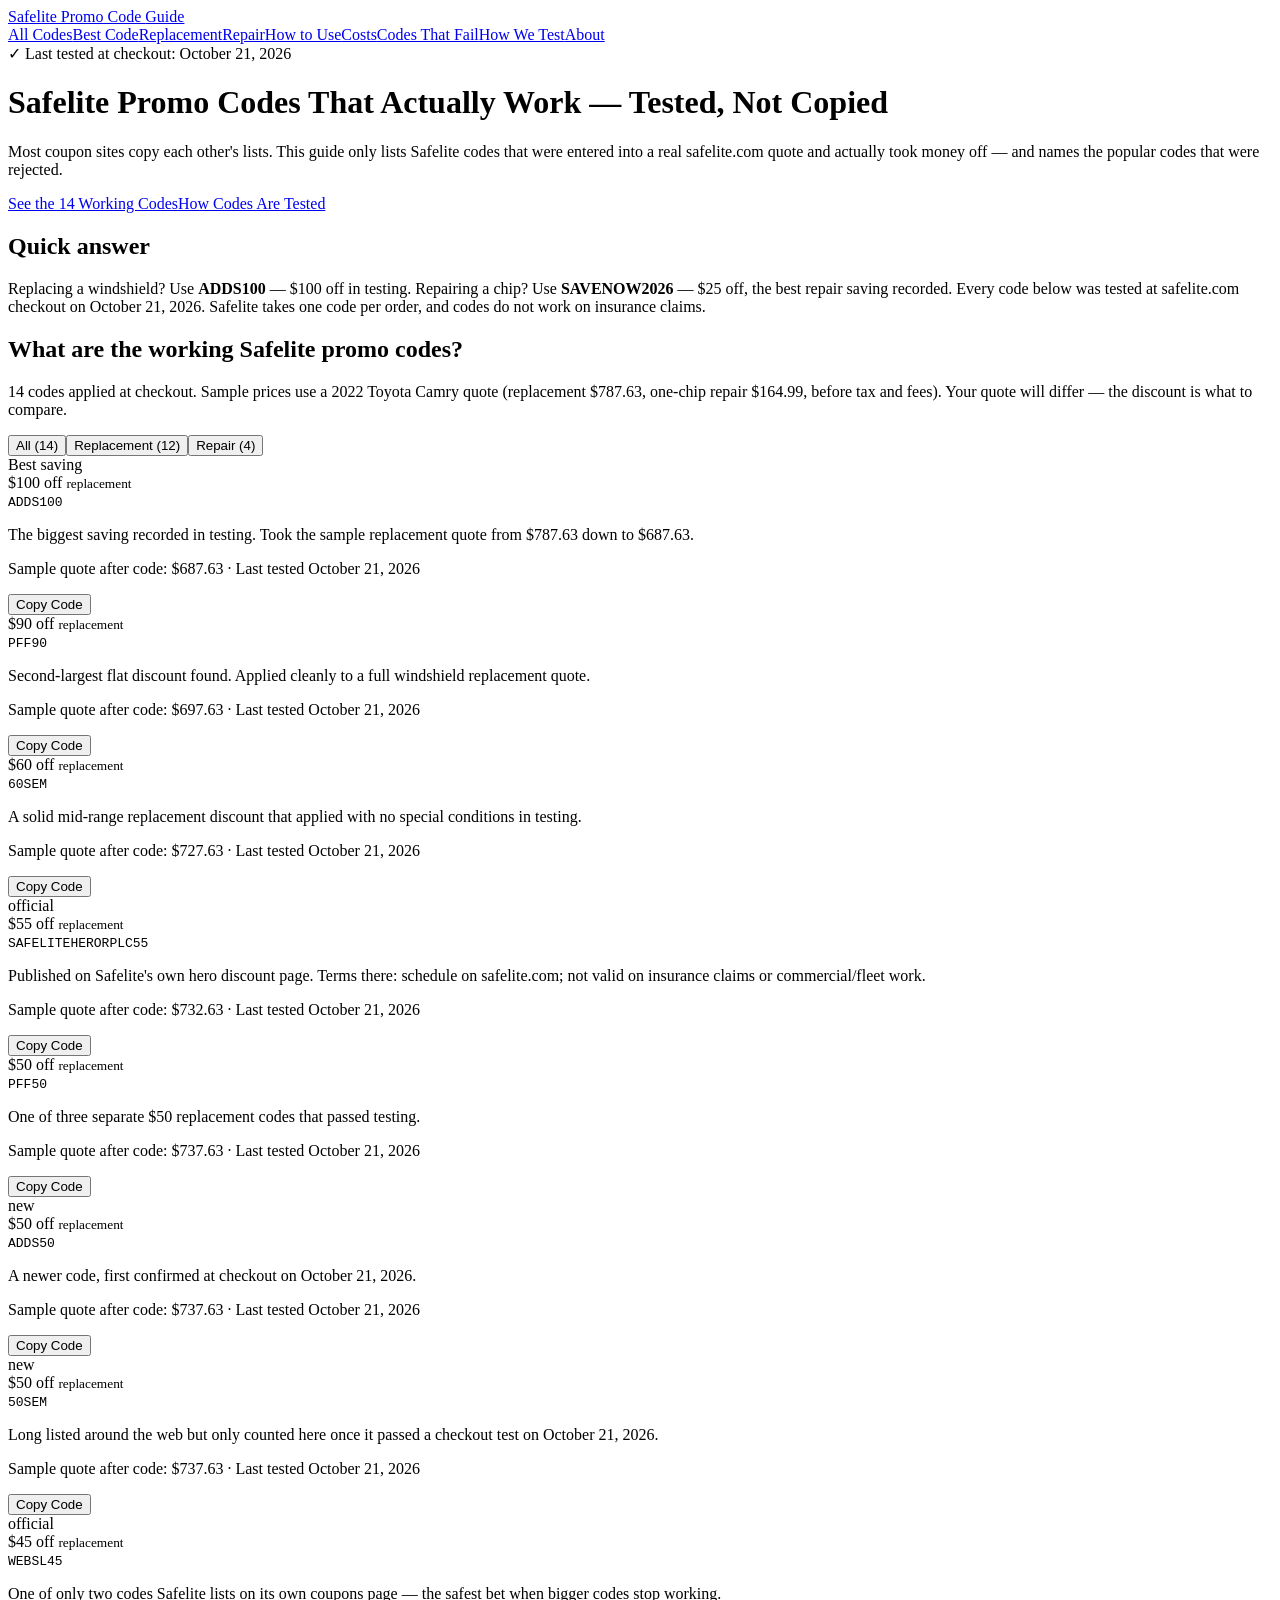
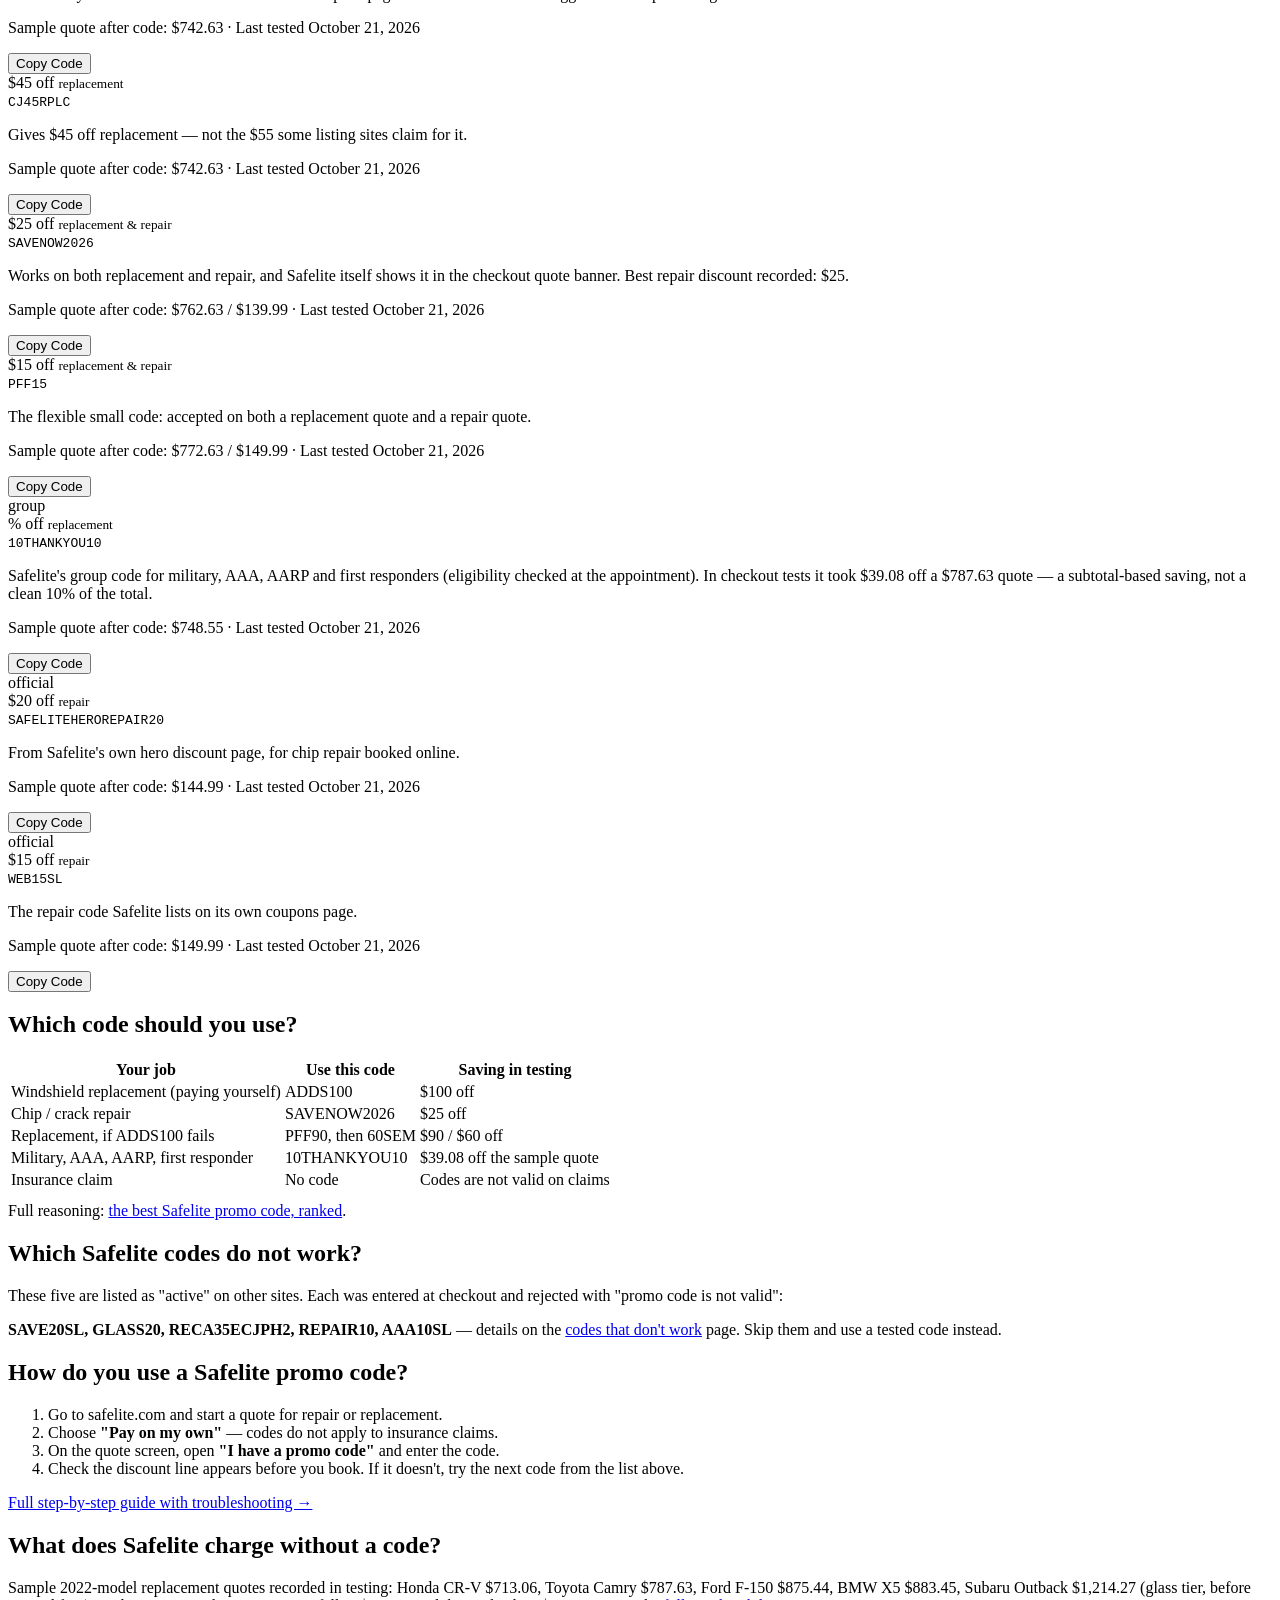
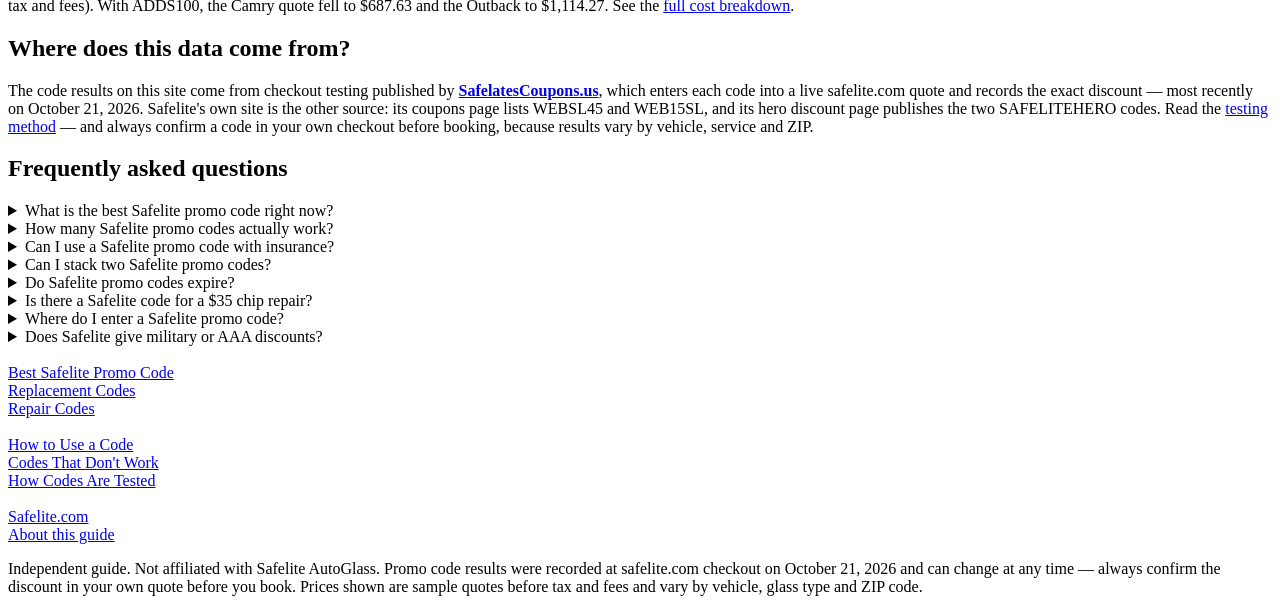
==== index.html @ c38db88f "Add index.html" ====
<!DOCTYPE html>
<html lang="en"><head><meta charset="UTF-8"><meta name="viewport" content="width=device-width,initial-scale=1">
<title>Safelite Promo Code (October 2026): 14 Codes Tested at Checkout — Up to $100 Off</title><meta name="description" content="14 Safelite promo codes tested at safelite.com checkout on October 21, 2026: ADDS100 $100 off replacement, SAVENOW2026 $25 off repair, plus the 5 codes that were rejected.">
<link rel="canonical" href="https://safelitecodesguide.github.io/safelite-promo-code-guide/index.html"><meta property="og:type" content="website">
<meta property="og:title" content="Safelite Promo Code (October 2026): 14 Codes Tested at Checkout — Up to $100 Off"><meta property="og:description" content="14 Safelite promo codes tested at safelite.com checkout on October 21, 2026: ADDS100 $100 off replacement, SAVENOW2026 $25 off repair, plus the 5 codes that were rejected.">
<meta property="og:url" content="https://safelitecodesguide.github.io/safelite-promo-code-guide/index.html"><link rel="stylesheet" href="style.css"><script type="application/ld+json">{"@context": "https://schema.org", "@type": "FAQPage", "mainEntity": [{"@type": "Question", "name": "What is the best Safelite promo code right now?", "acceptedAnswer": {"@type": "Answer", "text": "ADDS100. It took $100 off a replacement quote in checkout testing on October 21, 2026 \u2014 the largest saving of the 14 codes that passed. For a chip repair, SAVENOW2026 is best: $25 off."}}, {"@type": "Question", "name": "How many Safelite promo codes actually work?", "acceptedAnswer": {"@type": "Answer", "text": "14 codes applied at safelite.com checkout in the latest test. Five other widely listed codes (including SAVE20SL and AAA10SL) were rejected, so a long list on another site does not mean the codes work."}}, {"@type": "Question", "name": "Can I use a Safelite promo code with insurance?", "acceptedAnswer": {"@type": "Answer", "text": "No. The promo field appears during the insurance flow, but Safelite's offer terms say codes are not valid on insurance claims. Codes apply when you pay on your own and schedule on safelite.com."}}, {"@type": "Question", "name": "Can I stack two Safelite promo codes?", "acceptedAnswer": {"@type": "Answer", "text": "No \u2014 the checkout accepts one code per order. Pick the single biggest code for your job: ADDS100 for replacement, SAVENOW2026 for repair."}}, {"@type": "Question", "name": "Do Safelite promo codes expire?", "acceptedAnswer": {"@type": "Answer", "text": "Safelite does not publish expiry dates for these codes, so this site never prints one. Codes do stop working without notice, which is why they are re-tested at checkout regularly \u2014 the date on every card is the last test date."}}, {"@type": "Question", "name": "Is there a Safelite code for a $35 chip repair?", "acceptedAnswer": {"@type": "Answer", "text": "Safelite advertises a $35 chip-repair deal, but it did not apply automatically in checkout tests on October 17 or October 21, 2026. A repair code is the reliable route: SAVENOW2026 took $25 off a $164.99 repair quote."}}, {"@type": "Question", "name": "Where do I enter a Safelite promo code?", "acceptedAnswer": {"@type": "Answer", "text": "During online scheduling at safelite.com, choose 'Pay on my own', get your quote, and use the 'I have a promo code' link before booking. The full walkthrough is on our How to Use page."}}, {"@type": "Question", "name": "Does Safelite give military or AAA discounts?", "acceptedAnswer": {"@type": "Answer", "text": "Yes \u2014 through one code: 10THANKYOU10. Safelite's FAQ names it as the 10% offer for military members, AAA, AARP and first responders. Eligibility is verified at your appointment, and it excludes recalibration, insurance claims and deductibles."}}]}</script></head>
<body><header class="site"><div class="wrap hbar"><a class="logo" href="index.html">Safelite Promo Code <span>Guide</span></a><nav class="main"><a href="index.html">All Codes</a><a href="best-safelite-promo-code.html">Best Code</a><a href="windshield-replacement-promo-codes.html">Replacement</a><a href="windshield-repair-promo-codes.html">Repair</a><a href="how-to-use-safelite-promo-code.html">How to Use</a><a href="safelite-cost.html">Costs</a><a href="safelite-promo-codes-that-dont-work.html">Codes That Fail</a><a href="how-we-test.html">How We Test</a><a href="about.html">About</a></nav></div></header>
<div class="hero"><div class="wrap"><span class="badge">&#10003; Last tested at checkout: October 21, 2026</span>
<h1>Safelite Promo Codes That Actually Work — Tested, Not Copied</h1>
<p class="lede">Most coupon sites copy each other's lists. This guide only lists Safelite codes that were entered into a real safelite.com quote and actually took money off — and names the popular codes that were rejected.</p>
<div class="cta"><a class="btn" href="#codes">See the 14 Working Codes</a><a class="btn ghost" href="how-we-test.html">How Codes Are Tested</a></div></div></div>
<div class="wrap"><div class="quick"><h2>Quick answer</h2>
<p>Replacing a windshield? Use <strong>ADDS100</strong> — $100 off in testing. Repairing a chip? Use <strong>SAVENOW2026</strong> — $25 off, the best repair saving recorded. Every code below was tested at safelite.com checkout on October 21, 2026. Safelite takes one code per order, and codes do not work on insurance claims.</p></div>
<main>
<section id="codes"><h2 class="sec">What are the working Safelite promo codes?</h2>
<p class="sub">14 codes applied at checkout. Sample prices use a 2022 Toyota Camry quote (replacement $787.63, one-chip repair $164.99, before tax and fees). Your quote will differ — the discount is what to compare.</p>
<div class="filters"><button class="active" onclick="filt(this,'all')">All (14)</button><button onclick="filt(this,'replacement')">Replacement (12)</button><button onclick="filt(this,'repair')">Repair (4)</button></div>
<div class="grid"><div class="card best" data-kind="replacement"><div><span class="tag best">Best saving</span></div>
<div class="amt">$100 off <small>replacement</small></div>
<code>ADDS100</code><p>The biggest saving recorded in testing. Took the sample replacement quote from $787.63 down to $687.63.</p><p class="meta">Sample quote after code: $687.63 &middot; Last tested October 21, 2026</p>
<button class="copy" onclick="copyCode(this,'ADDS100')">Copy Code</button></div>
<div class="card" data-kind="replacement"><div></div>
<div class="amt">$90 off <small>replacement</small></div>
<code>PFF90</code><p>Second-largest flat discount found. Applied cleanly to a full windshield replacement quote.</p><p class="meta">Sample quote after code: $697.63 &middot; Last tested October 21, 2026</p>
<button class="copy" onclick="copyCode(this,'PFF90')">Copy Code</button></div>
<div class="card" data-kind="replacement"><div></div>
<div class="amt">$60 off <small>replacement</small></div>
<code>60SEM</code><p>A solid mid-range replacement discount that applied with no special conditions in testing.</p><p class="meta">Sample quote after code: $727.63 &middot; Last tested October 21, 2026</p>
<button class="copy" onclick="copyCode(this,'60SEM')">Copy Code</button></div>
<div class="card" data-kind="replacement"><div><span class="tag">official</span></div>
<div class="amt">$55 off <small>replacement</small></div>
<code>SAFELITEHERORPLC55</code><p>Published on Safelite's own hero discount page. Terms there: schedule on safelite.com; not valid on insurance claims or commercial/fleet work.</p><p class="meta">Sample quote after code: $732.63 &middot; Last tested October 21, 2026</p>
<button class="copy" onclick="copyCode(this,'SAFELITEHERORPLC55')">Copy Code</button></div>
<div class="card" data-kind="replacement"><div></div>
<div class="amt">$50 off <small>replacement</small></div>
<code>PFF50</code><p>One of three separate $50 replacement codes that passed testing.</p><p class="meta">Sample quote after code: $737.63 &middot; Last tested October 21, 2026</p>
<button class="copy" onclick="copyCode(this,'PFF50')">Copy Code</button></div>
<div class="card" data-kind="replacement"><div><span class="tag">new</span></div>
<div class="amt">$50 off <small>replacement</small></div>
<code>ADDS50</code><p>A newer code, first confirmed at checkout on October 21, 2026.</p><p class="meta">Sample quote after code: $737.63 &middot; Last tested October 21, 2026</p>
<button class="copy" onclick="copyCode(this,'ADDS50')">Copy Code</button></div>
<div class="card" data-kind="replacement"><div><span class="tag">new</span></div>
<div class="amt">$50 off <small>replacement</small></div>
<code>50SEM</code><p>Long listed around the web but only counted here once it passed a checkout test on October 21, 2026.</p><p class="meta">Sample quote after code: $737.63 &middot; Last tested October 21, 2026</p>
<button class="copy" onclick="copyCode(this,'50SEM')">Copy Code</button></div>
<div class="card" data-kind="replacement"><div><span class="tag">official</span></div>
<div class="amt">$45 off <small>replacement</small></div>
<code>WEBSL45</code><p>One of only two codes Safelite lists on its own coupons page — the safest bet when bigger codes stop working.</p><p class="meta">Sample quote after code: $742.63 &middot; Last tested October 21, 2026</p>
<button class="copy" onclick="copyCode(this,'WEBSL45')">Copy Code</button></div>
<div class="card" data-kind="replacement"><div></div>
<div class="amt">$45 off <small>replacement</small></div>
<code>CJ45RPLC</code><p>Gives $45 off replacement — not the $55 some listing sites claim for it.</p><p class="meta">Sample quote after code: $742.63 &middot; Last tested October 21, 2026</p>
<button class="copy" onclick="copyCode(this,'CJ45RPLC')">Copy Code</button></div>
<div class="card" data-kind="replacement repair"><div></div>
<div class="amt">$25 off <small>replacement &amp; repair</small></div>
<code>SAVENOW2026</code><p>Works on both replacement and repair, and Safelite itself shows it in the checkout quote banner. Best repair discount recorded: $25.</p><p class="meta">Sample quote after code: $762.63 / $139.99 &middot; Last tested October 21, 2026</p>
<button class="copy" onclick="copyCode(this,'SAVENOW2026')">Copy Code</button></div>
<div class="card" data-kind="replacement repair"><div></div>
<div class="amt">$15 off <small>replacement &amp; repair</small></div>
<code>PFF15</code><p>The flexible small code: accepted on both a replacement quote and a repair quote.</p><p class="meta">Sample quote after code: $772.63 / $149.99 &middot; Last tested October 21, 2026</p>
<button class="copy" onclick="copyCode(this,'PFF15')">Copy Code</button></div>
<div class="card" data-kind="replacement"><div><span class="tag">group</span></div>
<div class="amt">% off <small>replacement</small></div>
<code>10THANKYOU10</code><p>Safelite's group code for military, AAA, AARP and first responders (eligibility checked at the appointment). In checkout tests it took $39.08 off a $787.63 quote — a subtotal-based saving, not a clean 10% of the total.</p><p class="meta">Sample quote after code: $748.55 &middot; Last tested October 21, 2026</p>
<button class="copy" onclick="copyCode(this,'10THANKYOU10')">Copy Code</button></div>
<div class="card" data-kind="repair"><div><span class="tag">official</span></div>
<div class="amt">$20 off <small>repair</small></div>
<code>SAFELITEHEROREPAIR20</code><p>From Safelite's own hero discount page, for chip repair booked online.</p><p class="meta">Sample quote after code: $144.99 &middot; Last tested October 21, 2026</p>
<button class="copy" onclick="copyCode(this,'SAFELITEHEROREPAIR20')">Copy Code</button></div>
<div class="card" data-kind="repair"><div><span class="tag">official</span></div>
<div class="amt">$15 off <small>repair</small></div>
<code>WEB15SL</code><p>The repair code Safelite lists on its own coupons page.</p><p class="meta">Sample quote after code: $149.99 &middot; Last tested October 21, 2026</p>
<button class="copy" onclick="copyCode(this,'WEB15SL')">Copy Code</button></div></div></section>

<section><h2 class="sec">Which code should you use?</h2>
<table><tr><th>Your job</th><th>Use this code</th><th>Saving in testing</th></tr>
<tr><td>Windshield replacement (paying yourself)</td><td>ADDS100</td><td>$100 off</td></tr>
<tr><td>Chip / crack repair</td><td>SAVENOW2026</td><td>$25 off</td></tr>
<tr><td>Replacement, if ADDS100 fails</td><td>PFF90, then 60SEM</td><td>$90 / $60 off</td></tr>
<tr><td>Military, AAA, AARP, first responder</td><td>10THANKYOU10</td><td>$39.08 off the sample quote</td></tr>
<tr><td>Insurance claim</td><td>No code</td><td>Codes are not valid on claims</td></tr></table>
<p style="margin-top:10px">Full reasoning: <a href="best-safelite-promo-code.html">the best Safelite promo code, ranked</a>.</p></section>

<section><h2 class="sec">Which Safelite codes do not work?</h2>
<p class="sub">These five are listed as "active" on other sites. Each was entered at checkout and rejected with "promo code is not valid":</p>
<p style="margin-top:8px"><strong>SAVE20SL, GLASS20, RECA35ECJPH2, REPAIR10, AAA10SL</strong> — details on the <a href="safelite-promo-codes-that-dont-work.html">codes that don't work</a> page. Skip them and use a tested code instead.</p></section>

<section><h2 class="sec">How do you use a Safelite promo code?</h2>
<ol class="steps"><li>Go to safelite.com and start a quote for repair or replacement.</li>
<li>Choose <strong>"Pay on my own"</strong> — codes do not apply to insurance claims.</li>
<li>On the quote screen, open <strong>"I have a promo code"</strong> and enter the code.</li>
<li>Check the discount line appears before you book. If it doesn't, try the next code from the list above.</li></ol>
<p><a href="how-to-use-safelite-promo-code.html">Full step-by-step guide with troubleshooting &rarr;</a></p></section>

<section><h2 class="sec">What does Safelite charge without a code?</h2>
<p class="sub">Sample 2022-model replacement quotes recorded in testing: Honda CR-V $713.06, Toyota Camry $787.63, Ford F-150 $875.44, BMW X5 $883.45, Subaru Outback $1,214.27 (glass tier, before tax and fees). With ADDS100, the Camry quote fell to $687.63 and the Outback to $1,114.27. See the <a href="safelite-cost.html">full cost breakdown</a>.</p></section>

<section><h2 class="sec">Where does this data come from?</h2>
<div class="src">The code results on this site come from checkout testing published by <a href="https://safelatescoupons.us" target="_blank"><strong>SafelatesCoupons.us</strong></a>, which enters each code into a live safelite.com quote and records the exact discount — most recently on October 21, 2026. Safelite's own site is the other source: its coupons page lists WEBSL45 and WEB15SL, and its hero discount page publishes the two SAFELITEHERO codes. Read the <a href="how-we-test.html">testing method</a> — and always confirm a code in your own checkout before booking, because results vary by vehicle, service and ZIP.</div></section>

<section><h2 class="sec">Frequently asked questions</h2><details><summary>What is the best Safelite promo code right now?</summary><p>ADDS100. It took $100 off a replacement quote in checkout testing on October 21, 2026 — the largest saving of the 14 codes that passed. For a chip repair, SAVENOW2026 is best: $25 off.</p></details>
<details><summary>How many Safelite promo codes actually work?</summary><p>14 codes applied at safelite.com checkout in the latest test. Five other widely listed codes (including SAVE20SL and AAA10SL) were rejected, so a long list on another site does not mean the codes work.</p></details>
<details><summary>Can I use a Safelite promo code with insurance?</summary><p>No. The promo field appears during the insurance flow, but Safelite's offer terms say codes are not valid on insurance claims. Codes apply when you pay on your own and schedule on safelite.com.</p></details>
<details><summary>Can I stack two Safelite promo codes?</summary><p>No — the checkout accepts one code per order. Pick the single biggest code for your job: ADDS100 for replacement, SAVENOW2026 for repair.</p></details>
<details><summary>Do Safelite promo codes expire?</summary><p>Safelite does not publish expiry dates for these codes, so this site never prints one. Codes do stop working without notice, which is why they are re-tested at checkout regularly — the date on every card is the last test date.</p></details>
<details><summary>Is there a Safelite code for a $35 chip repair?</summary><p>Safelite advertises a $35 chip-repair deal, but it did not apply automatically in checkout tests on October 17 or October 21, 2026. A repair code is the reliable route: SAVENOW2026 took $25 off a $164.99 repair quote.</p></details>
<details><summary>Where do I enter a Safelite promo code?</summary><p>During online scheduling at safelite.com, choose 'Pay on my own', get your quote, and use the 'I have a promo code' link before booking. The full walkthrough is on our How to Use page.</p></details>
<details><summary>Does Safelite give military or AAA discounts?</summary><p>Yes — through one code: 10THANKYOU10. Safelite's FAQ names it as the 10% offer for military members, AAA, AARP and first responders. Eligibility is verified at your appointment, and it excludes recalibration, insurance claims and deductibles.</p></details></section>
</main></div>
<footer class="site"><div class="wrap"><div class="cols">
<div><strong style="color:#fff">Guides</strong><br><a href="best-safelite-promo-code.html">Best Safelite Promo Code</a><br><a href="windshield-replacement-promo-codes.html">Replacement Codes</a><br><a href="windshield-repair-promo-codes.html">Repair Codes</a></div>
<div><strong style="color:#fff">Help</strong><br><a href="how-to-use-safelite-promo-code.html">How to Use a Code</a><br><a href="safelite-promo-codes-that-dont-work.html">Codes That Don't Work</a><br><a href="how-we-test.html">How Codes Are Tested</a></div>
<div><strong style="color:#fff">Official</strong><br><a href="https://www.safelite.com" rel="nofollow noopener" target="_blank">Safelite.com</a><br><a href="about.html">About this guide</a></div>
</div><p>Independent guide. Not affiliated with Safelite AutoGlass. Promo code results were recorded at safelite.com checkout on October 21, 2026 and can change at any time — always confirm the discount in your own quote before you book. Prices shown are sample quotes before tax and fees and vary by vehicle, glass type and ZIP code.</p></div></footer>
<script src="app.js"></script></body></html>
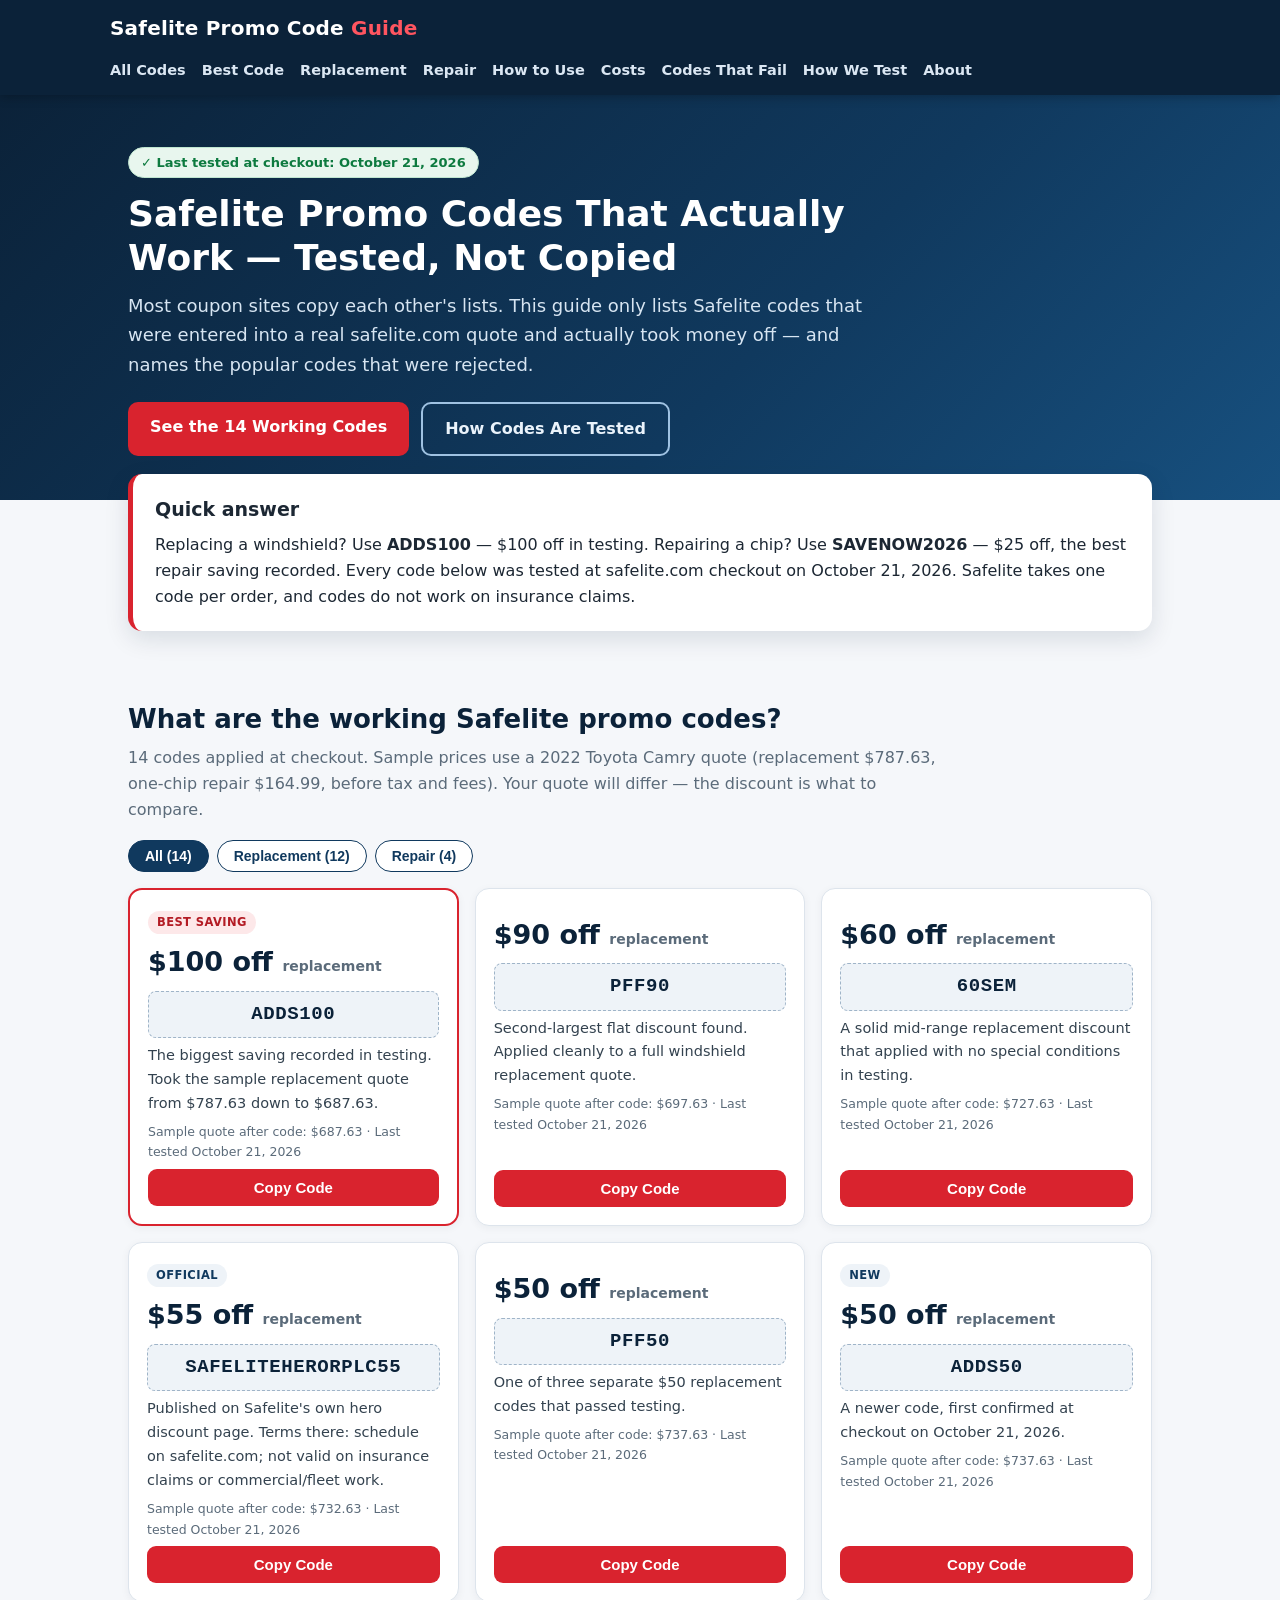
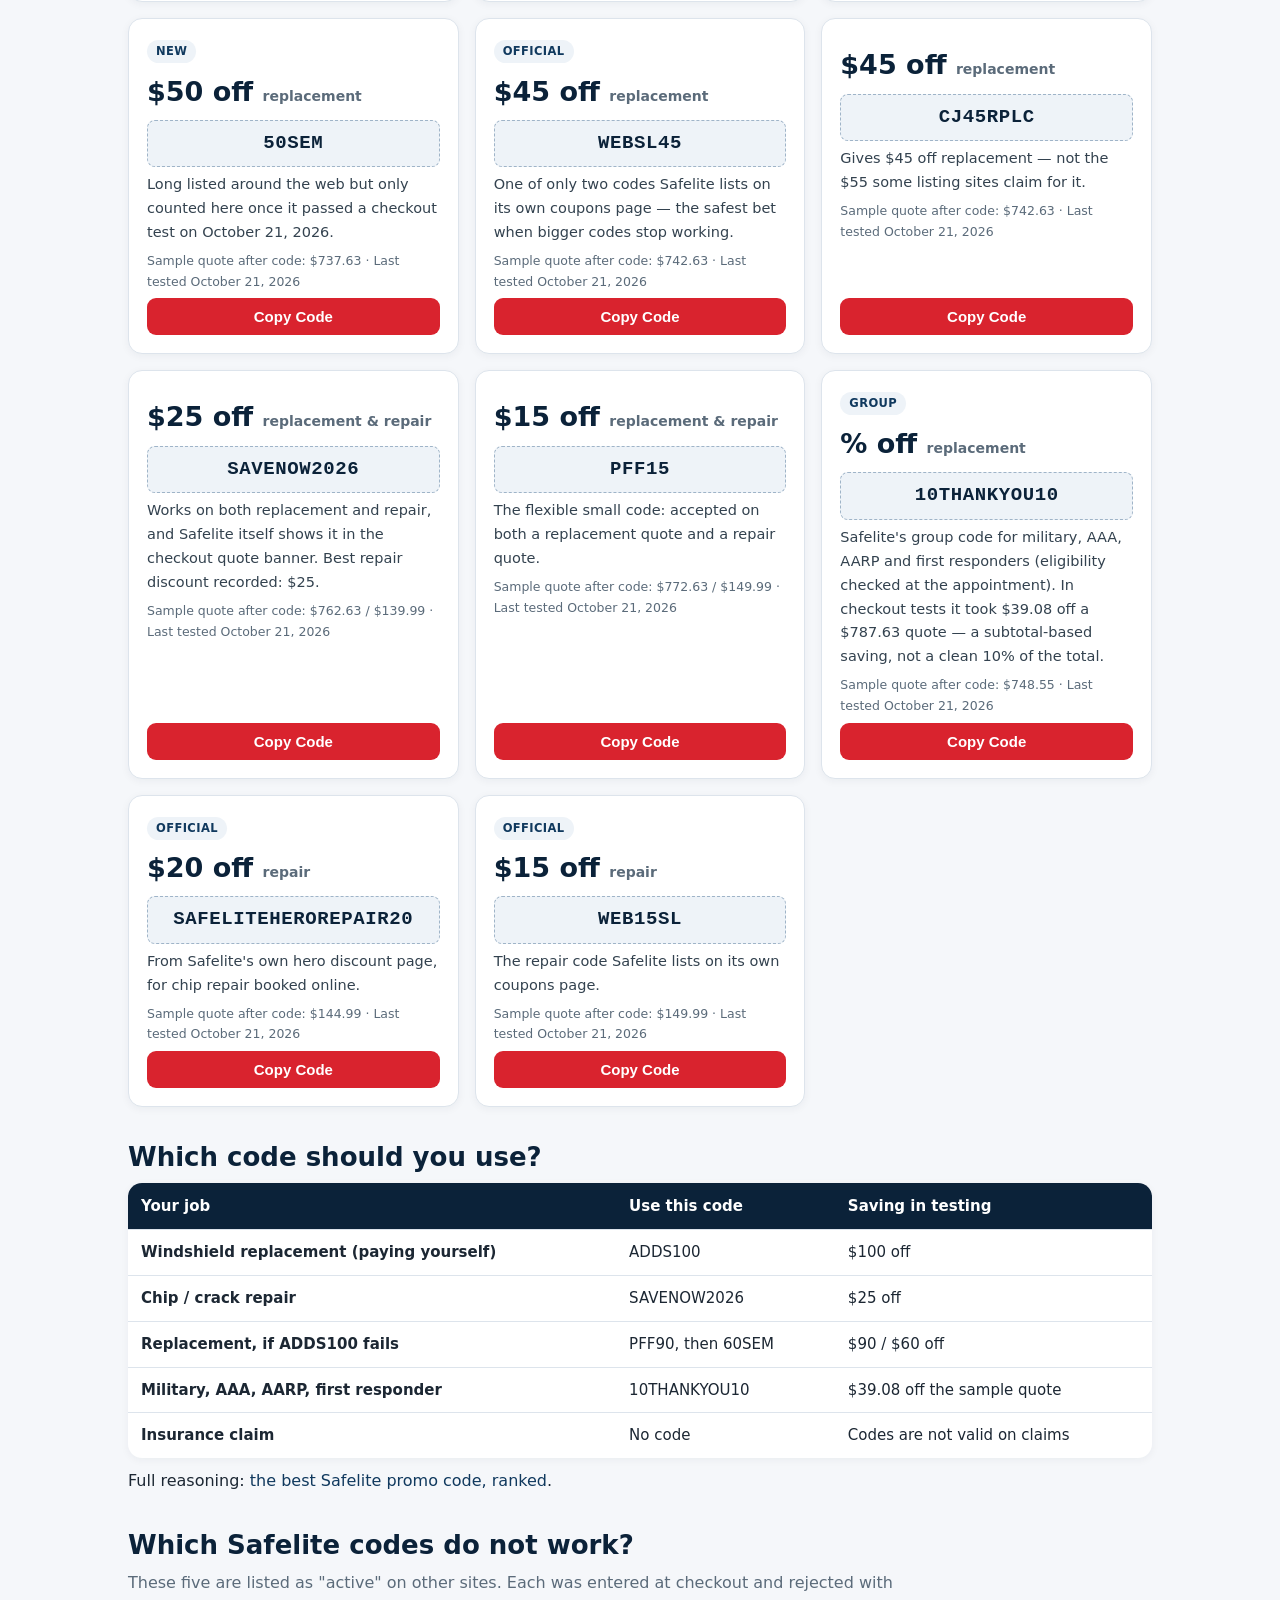
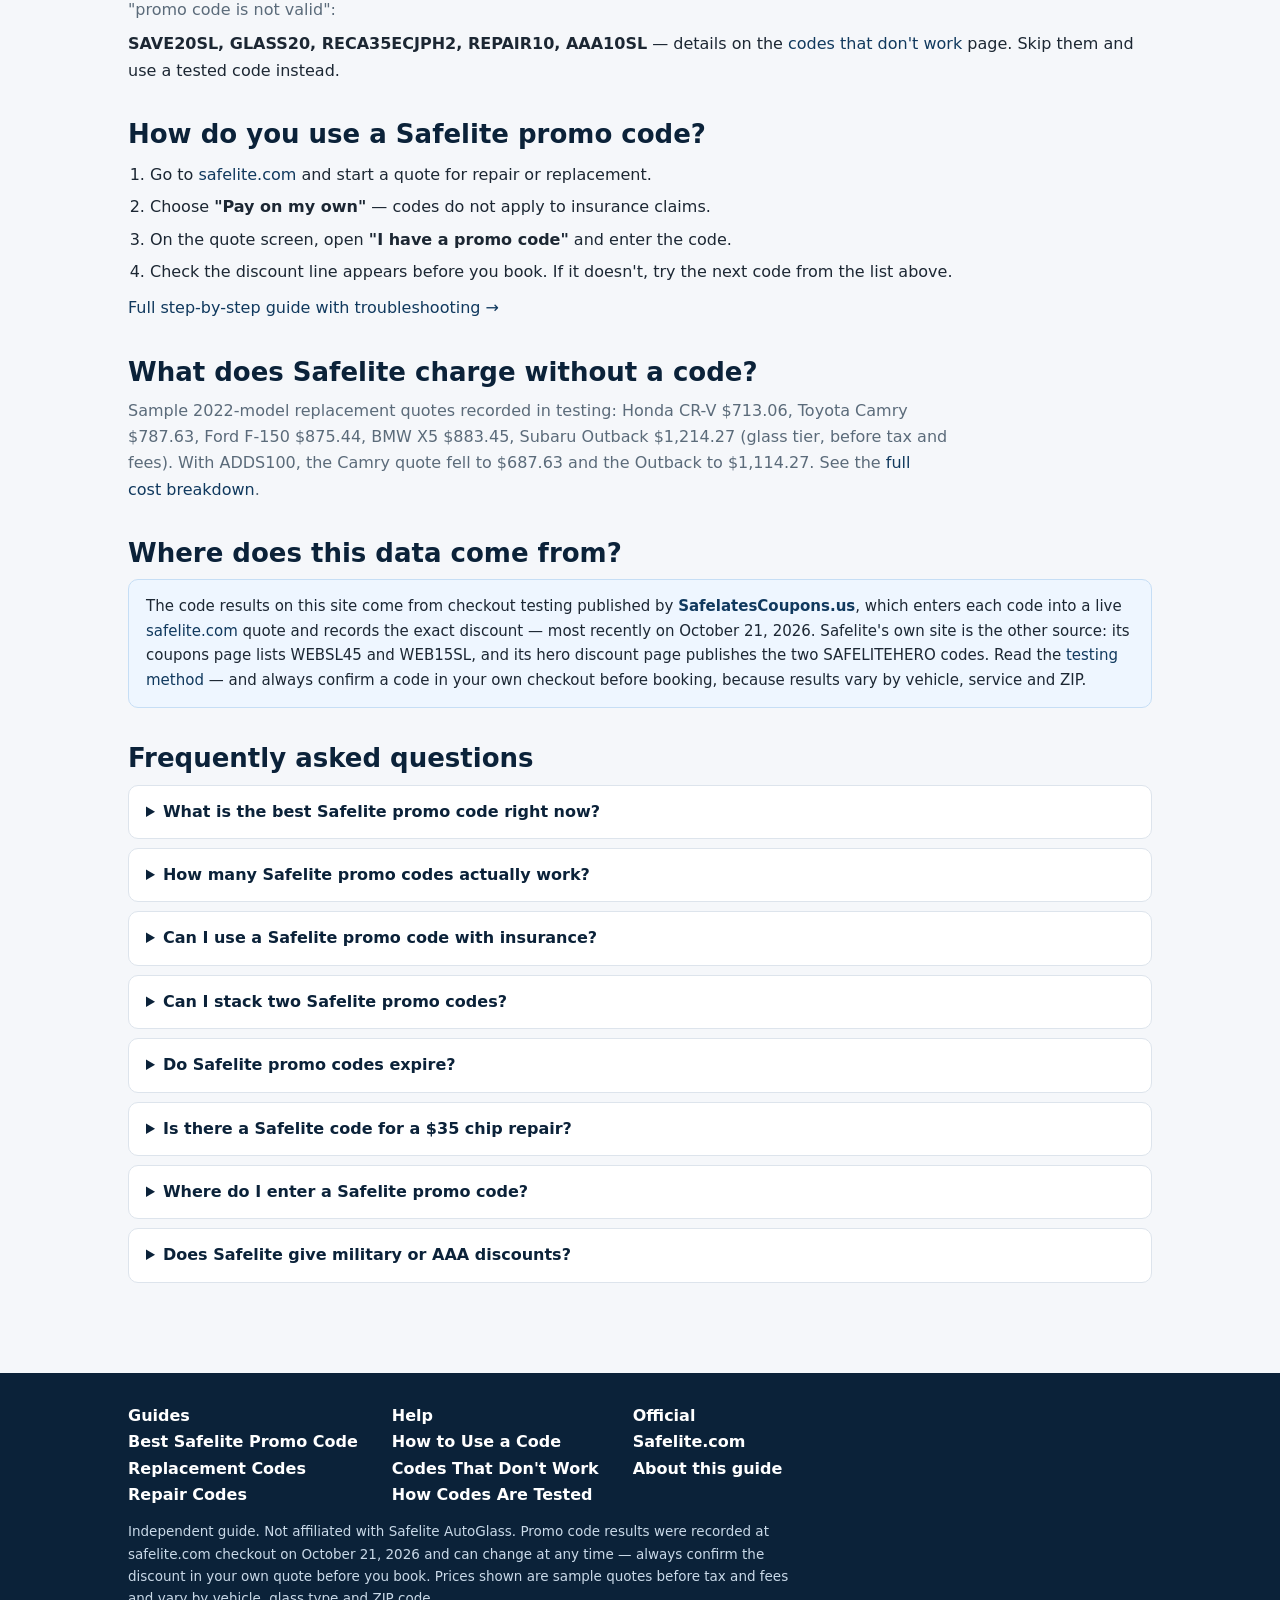
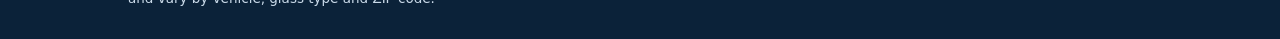
==== commit c1a9e33b: "Update index.html" ====
--- a/index.html
+++ b/index.html
@@ -86,7 +86,7 @@
 <p style="margin-top:8px"><strong>SAVE20SL, GLASS20, RECA35ECJPH2, REPAIR10, AAA10SL</strong> — details on the <a href="safelite-promo-codes-that-dont-work.html">codes that don't work</a> page. Skip them and use a tested code instead.</p></section>
 
 <section><h2 class="sec">How do you use a Safelite promo code?</h2>
-<ol class="steps"><li>Go to safelite.com and start a quote for repair or replacement.</li>
+<ol class="steps"><li>Go to <a href="https://www.safelite.com" rel="nofollow noopener" target="_blank">safelite.com</a> and start a quote for repair or replacement.</li>
 <li>Choose <strong>"Pay on my own"</strong> — codes do not apply to insurance claims.</li>
 <li>On the quote screen, open <strong>"I have a promo code"</strong> and enter the code.</li>
 <li>Check the discount line appears before you book. If it doesn't, try the next code from the list above.</li></ol>
@@ -96,7 +96,7 @@
 <p class="sub">Sample 2022-model replacement quotes recorded in testing: Honda CR-V $713.06, Toyota Camry $787.63, Ford F-150 $875.44, BMW X5 $883.45, Subaru Outback $1,214.27 (glass tier, before tax and fees). With ADDS100, the Camry quote fell to $687.63 and the Outback to $1,114.27. See the <a href="safelite-cost.html">full cost breakdown</a>.</p></section>
 
 <section><h2 class="sec">Where does this data come from?</h2>
-<div class="src">The code results on this site come from checkout testing published by <a href="https://safelatescoupons.us" target="_blank"><strong>SafelatesCoupons.us</strong></a>, which enters each code into a live safelite.com quote and records the exact discount — most recently on October 21, 2026. Safelite's own site is the other source: its coupons page lists WEBSL45 and WEB15SL, and its hero discount page publishes the two SAFELITEHERO codes. Read the <a href="how-we-test.html">testing method</a> — and always confirm a code in your own checkout before booking, because results vary by vehicle, service and ZIP.</div></section>
+<div class="src">The code results on this site come from checkout testing published by <a href="https://safelatescoupons.us" target="_blank"><strong>SafelatesCoupons.us</strong></a>, which enters each code into a live <a href="https://www.safelite.com" rel="nofollow noopener" target="_blank">safelite.com</a> quote and records the exact discount — most recently on October 21, 2026. Safelite's own site is the other source: its coupons page lists WEBSL45 and WEB15SL, and its hero discount page publishes the two SAFELITEHERO codes. Read the <a href="how-we-test.html">testing method</a> — and always confirm a code in your own checkout before booking, because results vary by vehicle, service and ZIP.</div></section>
 
 <section><h2 class="sec">Frequently asked questions</h2><details><summary>What is the best Safelite promo code right now?</summary><p>ADDS100. It took $100 off a replacement quote in checkout testing on October 21, 2026 — the largest saving of the 14 codes that passed. For a chip repair, SAVENOW2026 is best: $25 off.</p></details>
 <details><summary>How many Safelite promo codes actually work?</summary><p>14 codes applied at safelite.com checkout in the latest test. Five other widely listed codes (including SAVE20SL and AAA10SL) were rejected, so a long list on another site does not mean the codes work.</p></details>
--- a/style.css
+++ b/style.css
@@ -0,0 +1,58 @@
+:root{--navy:#0b2239;--navy2:#10395e;--red:#d9232e;--red-d:#b31b24;--ink:#1c2733;--mut:#5b6b7a;--bg:#f5f7fa;--card:#fff;--line:#dde4ec;--green:#0d7a3f;--amber:#9a6a00;--radius:14px}
+*{box-sizing:border-box;margin:0;padding:0}
+body{font-family:'Segoe UI',system-ui,-apple-system,Arial,sans-serif;color:var(--ink);background:var(--bg);line-height:1.65}
+a{color:var(--navy2);text-decoration:none}a:hover{text-decoration:underline}
+.wrap{max-width:1060px;margin:0 auto;padding:0 18px}
+header.site{background:var(--navy);color:#fff;position:sticky;top:0;z-index:50;box-shadow:0 2px 10px rgba(0,0,0,.25)}
+.hbar{display:flex;align-items:center;justify-content:space-between;gap:14px;padding:12px 0;flex-wrap:wrap}
+.logo{font-size:20px;font-weight:800;color:#fff;letter-spacing:.2px}
+.logo span{color:#ff5560}
+nav.main{display:flex;gap:16px;flex-wrap:wrap;font-size:14.5px}
+nav.main a{color:#dbe7f3;font-weight:600}
+.badge{display:inline-block;background:#e8f6ee;color:var(--green);border:1px solid #bfe6d0;font-weight:700;font-size:13px;padding:4px 12px;border-radius:999px}
+.hero{background:linear-gradient(135deg,var(--navy) 0%,var(--navy2) 60%,#17507f 100%);color:#fff;padding:52px 0 44px}
+.hero h1{font-size:36px;line-height:1.2;margin:14px 0 12px;max-width:820px}
+.hero p.lede{font-size:18px;color:#d7e5f2;max-width:760px}
+.hero .cta{margin-top:22px;display:flex;gap:12px;flex-wrap:wrap}
+.btn{display:inline-block;background:var(--red);color:#fff;font-weight:700;padding:12px 22px;border-radius:10px}
+.btn:hover{background:var(--red-d);text-decoration:none}
+.btn.ghost{background:transparent;border:2px solid #9fc2e2;color:#eaf3fb}
+.quick{background:#fff;border-left:5px solid var(--red);border-radius:var(--radius);padding:20px 22px;margin:-26px auto 8px;box-shadow:0 8px 24px rgba(11,34,57,.12);position:relative}
+.quick h2{font-size:19px;margin-bottom:6px}
+main{padding:30px 0 10px}
+section{margin:34px 0}
+h2.sec{font-size:26px;color:var(--navy);margin-bottom:8px;line-height:1.3}
+h3{font-size:19px;color:var(--navy);margin:20px 0 6px}
+p.sub{color:var(--mut);max-width:820px}
+.filters{display:flex;gap:8px;flex-wrap:wrap;margin:16px 0}
+.filters button{border:1.5px solid var(--navy2);background:#fff;color:var(--navy2);font-weight:700;padding:7px 16px;border-radius:999px;cursor:pointer;font-size:14px}
+.filters button.active{background:var(--navy2);color:#fff}
+.grid{display:grid;grid-template-columns:repeat(auto-fill,minmax(300px,1fr));gap:16px}
+.card{background:var(--card);border:1px solid var(--line);border-radius:var(--radius);padding:18px;box-shadow:0 2px 8px rgba(11,34,57,.05);display:flex;flex-direction:column;gap:6px}
+.card.best{border:2px solid var(--red)}
+.card .amt{font-size:27px;font-weight:800;color:var(--navy)}
+.card .amt small{font-size:14px;color:var(--mut);font-weight:600}
+.card code{font-size:19px;font-weight:800;letter-spacing:.6px;background:#eef3f8;border:1px dashed #9fb4c8;border-radius:8px;padding:7px 10px;text-align:center;color:var(--navy)}
+.card p{font-size:14.5px;color:#33424f}
+.card .meta{font-size:12.5px;color:var(--mut)}
+.copy{margin-top:auto;background:var(--red);color:#fff;border:0;font-weight:700;padding:10px;border-radius:9px;cursor:pointer;font-size:15px}
+.copy:hover{background:var(--red-d)}.copy.done{background:var(--green)}
+.tag{display:inline-block;font-size:11.5px;font-weight:800;padding:2px 9px;border-radius:999px;background:#eef3f8;color:var(--navy2);text-transform:uppercase;letter-spacing:.4px}
+.tag.best{background:#fde8e9;color:var(--red-d)}
+table{width:100%;border-collapse:collapse;background:#fff;border-radius:var(--radius);overflow:hidden;box-shadow:0 2px 8px rgba(11,34,57,.05);font-size:15px}
+th{background:var(--navy);color:#fff;text-align:left;padding:11px 13px}
+td{padding:10px 13px;border-top:1px solid var(--line)}
+tr td:first-child{font-weight:700}
+.ok{color:var(--green);font-weight:700}.no{color:var(--red-d);font-weight:700}
+details{background:#fff;border:1px solid var(--line);border-radius:10px;padding:13px 17px;margin:9px 0}
+details summary{font-weight:700;cursor:pointer;color:var(--navy)}
+details p{margin-top:7px;font-size:15px;color:#33424f}
+ol.steps,ul.tight{margin:10px 0 10px 22px}ol.steps li,ul.tight li{margin:6px 0}
+.note{background:#fff8e6;border:1px solid #f0d48a;border-radius:10px;padding:14px 17px;font-size:15px}
+.src{background:#eef6ff;border:1px solid #c6def5;border-radius:10px;padding:14px 17px;font-size:15px}
+footer.site{background:var(--navy);color:#c9d9e8;margin-top:46px;padding:30px 0}
+footer.site a{color:#fff;font-weight:600}
+footer.site .cols{display:flex;gap:34px;flex-wrap:wrap}
+footer.site p{font-size:13.5px;max-width:680px;margin-top:12px}
+.crumb{font-size:13.5px;color:var(--mut);margin:4px 0 10px}
+@media(max-width:640px){.hero h1{font-size:28px}h2.sec{font-size:22px}}
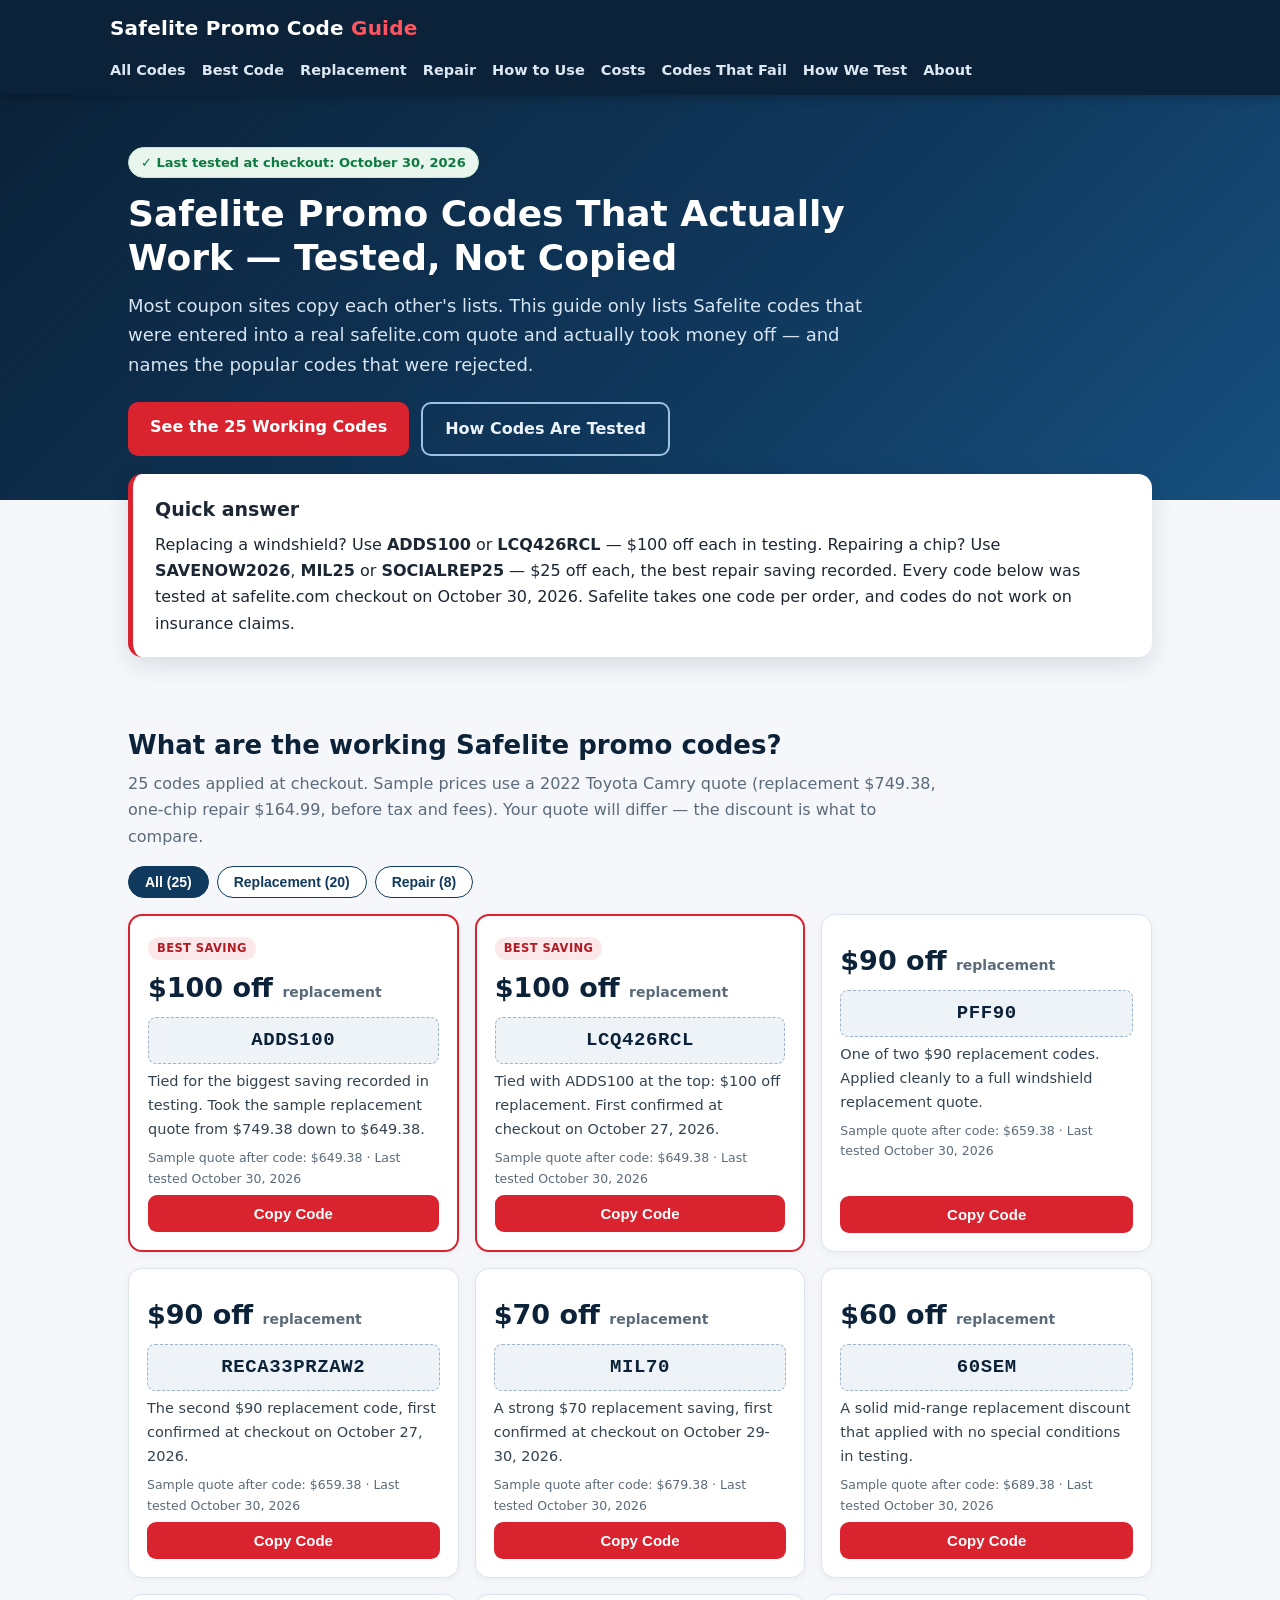
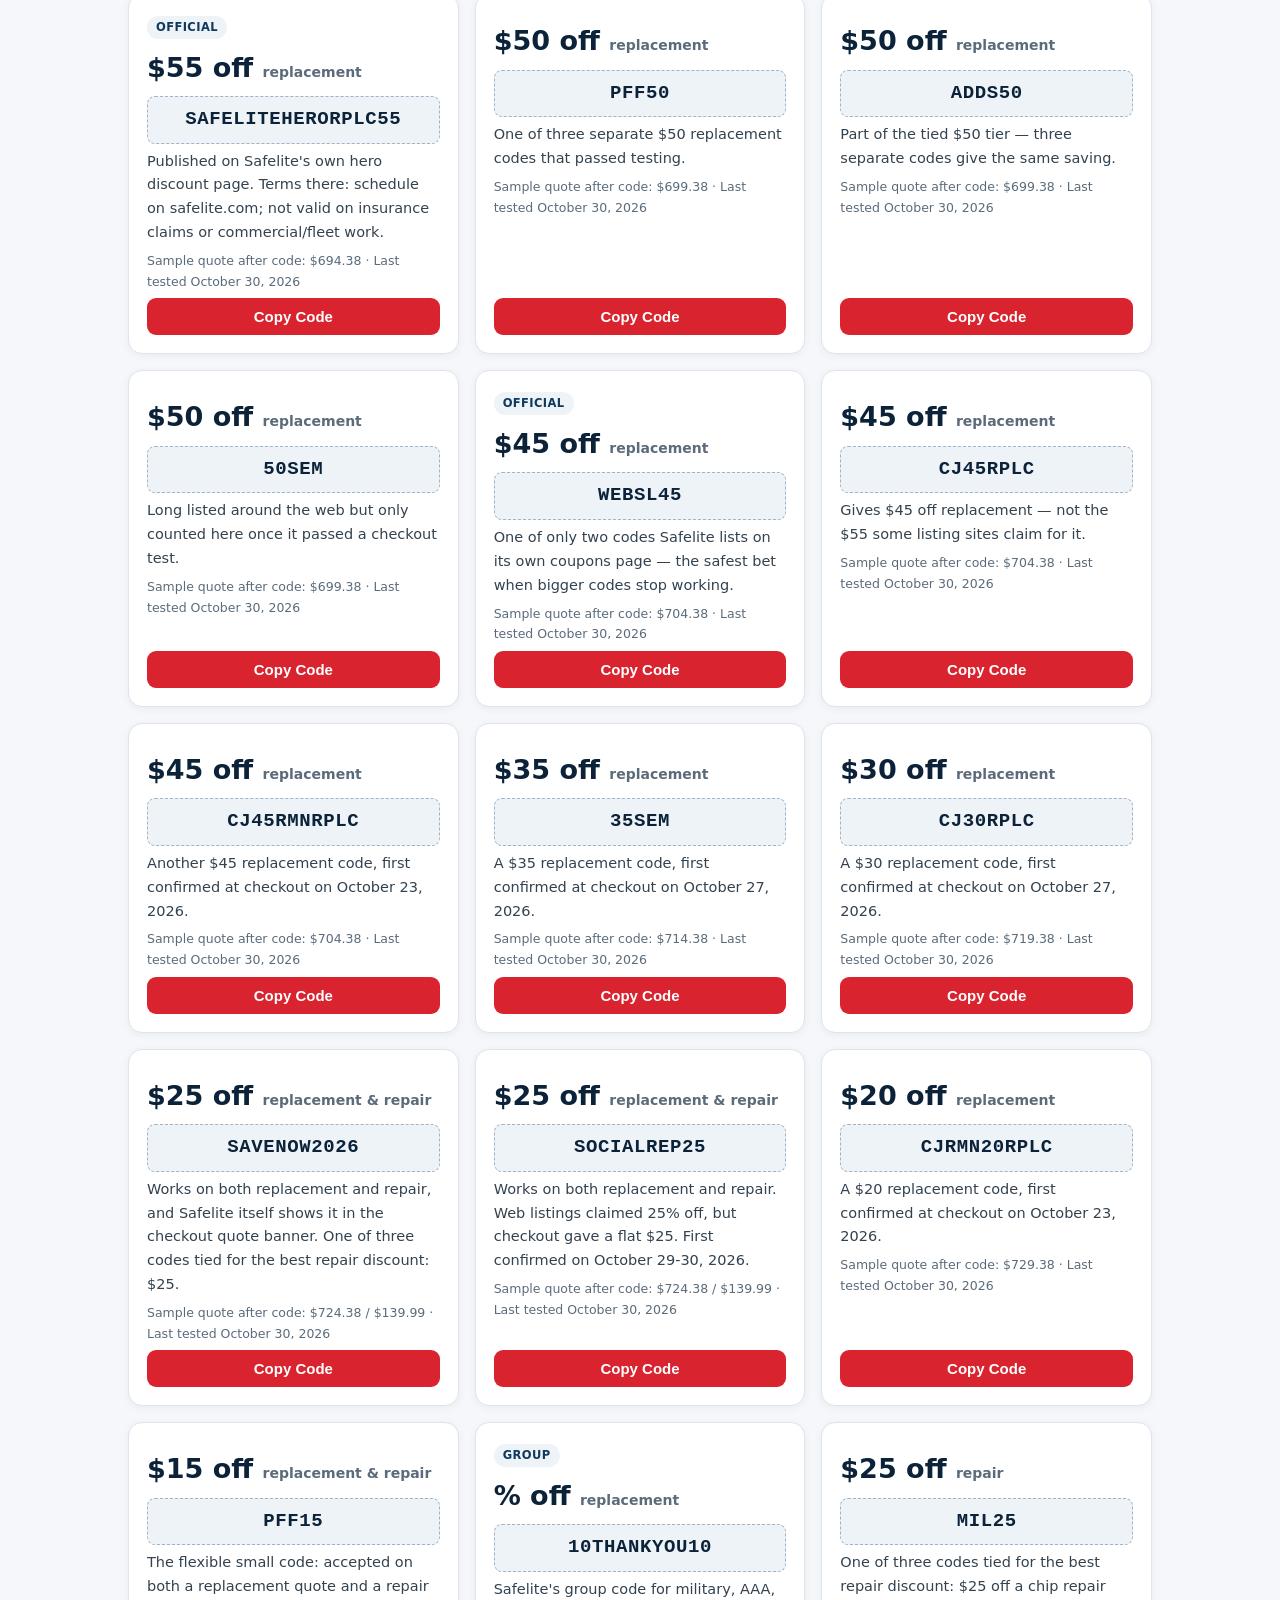
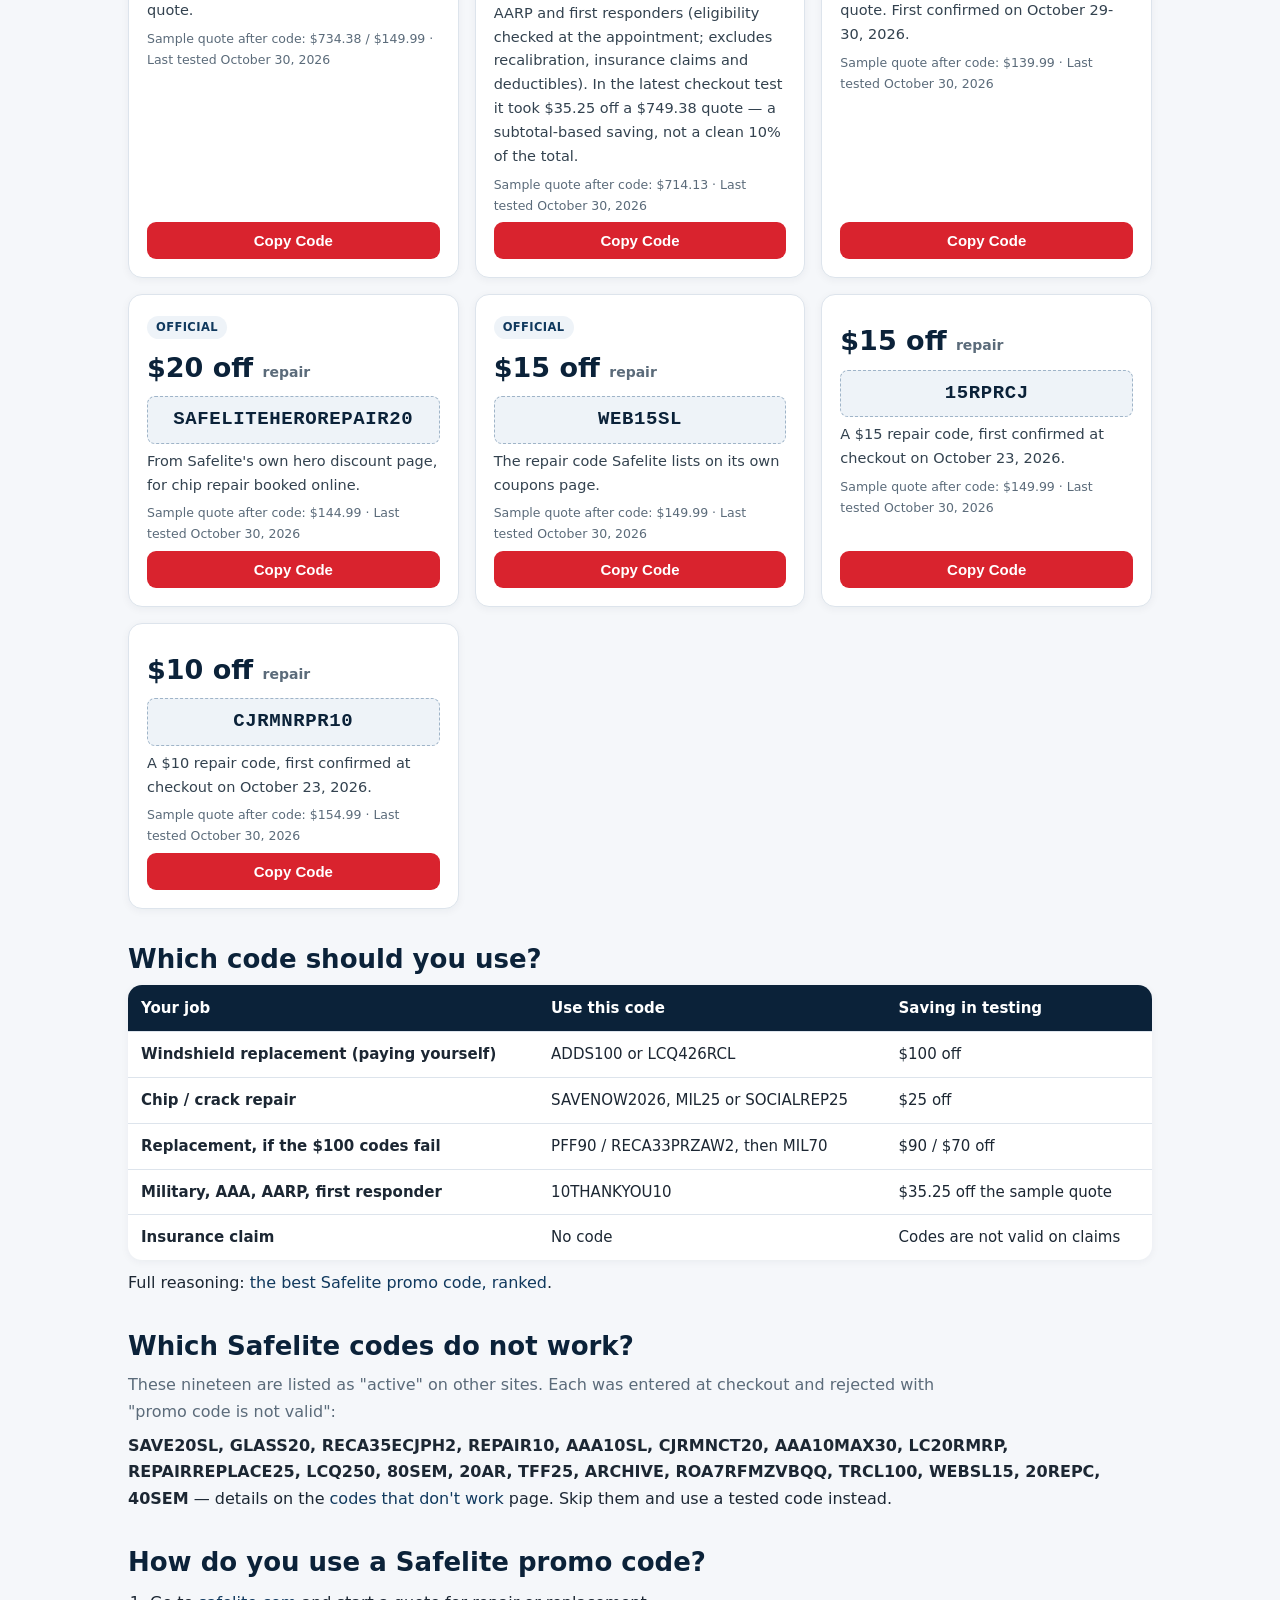
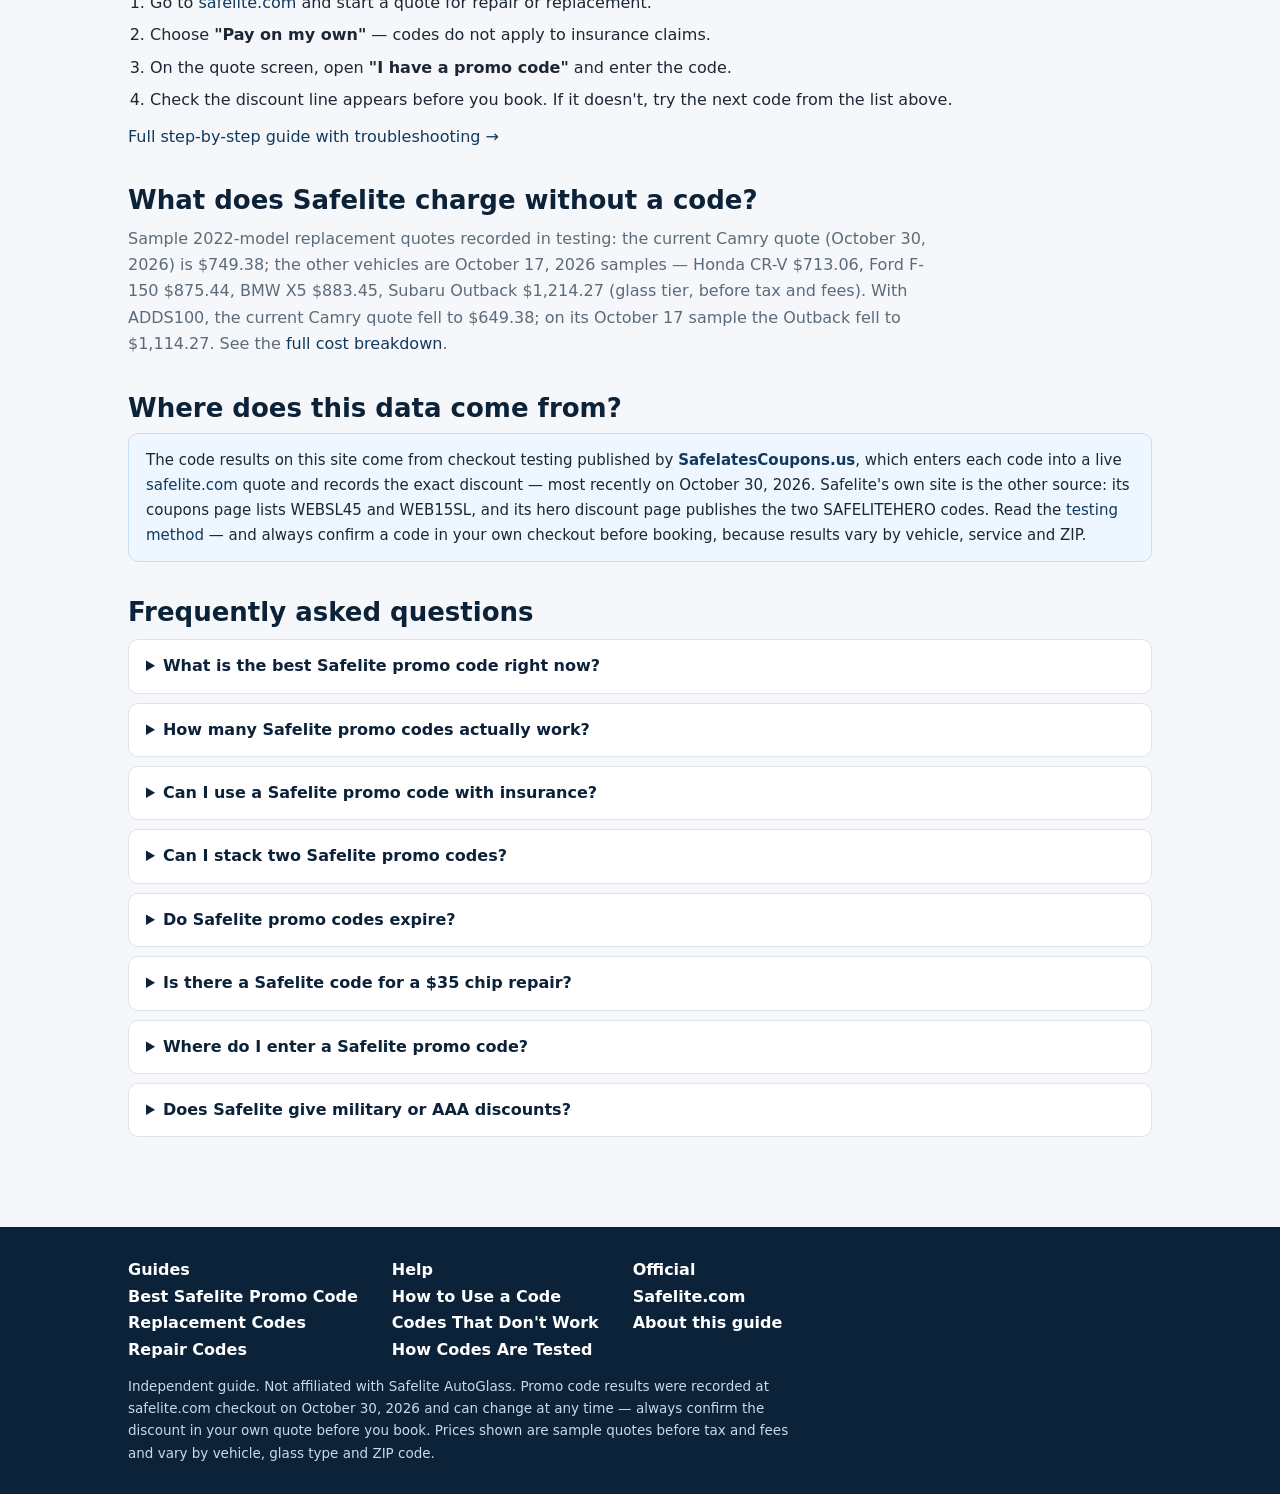
==== commit 64731b23: "Update index.html" ====
--- a/index.html
+++ b/index.html
@@ -1,89 +1,134 @@
 <!DOCTYPE html>
 <html lang="en"><head><meta charset="UTF-8"><meta name="viewport" content="width=device-width,initial-scale=1">
-<title>Safelite Promo Code (October 2026): 14 Codes Tested at Checkout — Up to $100 Off</title><meta name="description" content="14 Safelite promo codes tested at safelite.com checkout on October 21, 2026: ADDS100 $100 off replacement, SAVENOW2026 $25 off repair, plus the 5 codes that were rejected.">
+<meta name="google-site-verification" content="l2F_s1ayDGMliPqfwOe90zq3i9EYdCUq1ISkn2hsu70">
+<title>Safelite Promo Code (October 2026): 25 Codes Tested at Checkout — Up to $100 Off</title><meta name="description" content="25 Safelite promo codes tested at safelite.com checkout on October 30, 2026: ADDS100 and LCQ426RCL $100 off replacement, $25 off repair, plus the 19 codes that were rejected.">
 <link rel="canonical" href="https://safelitecodesguide.github.io/safelite-promo-code-guide/index.html"><meta property="og:type" content="website">
-<meta property="og:title" content="Safelite Promo Code (October 2026): 14 Codes Tested at Checkout — Up to $100 Off"><meta property="og:description" content="14 Safelite promo codes tested at safelite.com checkout on October 21, 2026: ADDS100 $100 off replacement, SAVENOW2026 $25 off repair, plus the 5 codes that were rejected.">
-<meta property="og:url" content="https://safelitecodesguide.github.io/safelite-promo-code-guide/index.html"><link rel="stylesheet" href="style.css"><script type="application/ld+json">{"@context": "https://schema.org", "@type": "FAQPage", "mainEntity": [{"@type": "Question", "name": "What is the best Safelite promo code right now?", "acceptedAnswer": {"@type": "Answer", "text": "ADDS100. It took $100 off a replacement quote in checkout testing on October 21, 2026 \u2014 the largest saving of the 14 codes that passed. For a chip repair, SAVENOW2026 is best: $25 off."}}, {"@type": "Question", "name": "How many Safelite promo codes actually work?", "acceptedAnswer": {"@type": "Answer", "text": "14 codes applied at safelite.com checkout in the latest test. Five other widely listed codes (including SAVE20SL and AAA10SL) were rejected, so a long list on another site does not mean the codes work."}}, {"@type": "Question", "name": "Can I use a Safelite promo code with insurance?", "acceptedAnswer": {"@type": "Answer", "text": "No. The promo field appears during the insurance flow, but Safelite's offer terms say codes are not valid on insurance claims. Codes apply when you pay on your own and schedule on safelite.com."}}, {"@type": "Question", "name": "Can I stack two Safelite promo codes?", "acceptedAnswer": {"@type": "Answer", "text": "No \u2014 the checkout accepts one code per order. Pick the single biggest code for your job: ADDS100 for replacement, SAVENOW2026 for repair."}}, {"@type": "Question", "name": "Do Safelite promo codes expire?", "acceptedAnswer": {"@type": "Answer", "text": "Safelite does not publish expiry dates for these codes, so this site never prints one. Codes do stop working without notice, which is why they are re-tested at checkout regularly \u2014 the date on every card is the last test date."}}, {"@type": "Question", "name": "Is there a Safelite code for a $35 chip repair?", "acceptedAnswer": {"@type": "Answer", "text": "Safelite advertises a $35 chip-repair deal, but it did not apply automatically in checkout tests on October 17 or October 21, 2026. A repair code is the reliable route: SAVENOW2026 took $25 off a $164.99 repair quote."}}, {"@type": "Question", "name": "Where do I enter a Safelite promo code?", "acceptedAnswer": {"@type": "Answer", "text": "During online scheduling at safelite.com, choose 'Pay on my own', get your quote, and use the 'I have a promo code' link before booking. The full walkthrough is on our How to Use page."}}, {"@type": "Question", "name": "Does Safelite give military or AAA discounts?", "acceptedAnswer": {"@type": "Answer", "text": "Yes \u2014 through one code: 10THANKYOU10. Safelite's FAQ names it as the 10% offer for military members, AAA, AARP and first responders. Eligibility is verified at your appointment, and it excludes recalibration, insurance claims and deductibles."}}]}</script></head>
+<meta property="og:title" content="Safelite Promo Code (October 2026): 25 Codes Tested at Checkout — Up to $100 Off"><meta property="og:description" content="25 Safelite promo codes tested at safelite.com checkout on October 30, 2026: ADDS100 and LCQ426RCL $100 off replacement, $25 off repair, plus the 19 codes that were rejected.">
+<meta property="og:url" content="https://safelitecodesguide.github.io/safelite-promo-code-guide/index.html"><link rel="stylesheet" href="style.css"><script type="application/ld+json">{"@context": "https://schema.org", "@type": "FAQPage", "mainEntity": [{"@type": "Question", "name": "What is the best Safelite promo code right now?", "acceptedAnswer": {"@type": "Answer", "text": "ADDS100 and LCQ426RCL, tied. Each took $100 off a replacement quote in checkout testing on October 30, 2026 \u2014 the largest saving of the 25 codes that passed. For a chip repair, three codes tie at $25 off: SAVENOW2026, MIL25 and SOCIALREP25."}}, {"@type": "Question", "name": "How many Safelite promo codes actually work?", "acceptedAnswer": {"@type": "Answer", "text": "25 codes applied at safelite.com checkout in the latest test. Nineteen other widely listed codes (including SAVE20SL and AAA10SL) were rejected, so a long list on another site does not mean the codes work."}}, {"@type": "Question", "name": "Can I use a Safelite promo code with insurance?", "acceptedAnswer": {"@type": "Answer", "text": "No. The promo field appears during the insurance flow, but Safelite's offer terms say codes are not valid on insurance claims. Codes apply when you pay on your own and schedule on safelite.com."}}, {"@type": "Question", "name": "Can I stack two Safelite promo codes?", "acceptedAnswer": {"@type": "Answer", "text": "No \u2014 the checkout accepts one code per order. Pick the single biggest code for your job: ADDS100 for replacement, SAVENOW2026 for repair."}}, {"@type": "Question", "name": "Do Safelite promo codes expire?", "acceptedAnswer": {"@type": "Answer", "text": "Safelite does not publish expiry dates for these codes, so this site never prints one. Codes do stop working without notice, which is why they are re-tested at checkout regularly \u2014 the date on every card is the last test date."}}, {"@type": "Question", "name": "Is there a Safelite code for a $35 chip repair?", "acceptedAnswer": {"@type": "Answer", "text": "Safelite advertises a $35 chip-repair deal, but it did not apply automatically in any checkout test through October 30, 2026. A repair code is the reliable route: SAVENOW2026, MIL25 and SOCIALREP25 each took $25 off a $164.99 repair quote."}}, {"@type": "Question", "name": "Where do I enter a Safelite promo code?", "acceptedAnswer": {"@type": "Answer", "text": "During online scheduling at safelite.com, choose 'Pay on my own', get your quote, and use the 'I have a promo code' link before booking. The full walkthrough is on our How to Use page."}}, {"@type": "Question", "name": "Does Safelite give military or AAA discounts?", "acceptedAnswer": {"@type": "Answer", "text": "Yes \u2014 through one code: 10THANKYOU10. Safelite's FAQ names it as the 10% offer for military members, AAA, AARP and first responders. Eligibility is verified at your appointment, and it excludes recalibration, insurance claims and deductibles."}}]}</script></head>
 <body><header class="site"><div class="wrap hbar"><a class="logo" href="index.html">Safelite Promo Code <span>Guide</span></a><nav class="main"><a href="index.html">All Codes</a><a href="best-safelite-promo-code.html">Best Code</a><a href="windshield-replacement-promo-codes.html">Replacement</a><a href="windshield-repair-promo-codes.html">Repair</a><a href="how-to-use-safelite-promo-code.html">How to Use</a><a href="safelite-cost.html">Costs</a><a href="safelite-promo-codes-that-dont-work.html">Codes That Fail</a><a href="how-we-test.html">How We Test</a><a href="about.html">About</a></nav></div></header>
-<div class="hero"><div class="wrap"><span class="badge">&#10003; Last tested at checkout: October 21, 2026</span>
+<div class="hero"><div class="wrap"><span class="badge">&#10003; Last tested at checkout: October 30, 2026</span>
 <h1>Safelite Promo Codes That Actually Work — Tested, Not Copied</h1>
 <p class="lede">Most coupon sites copy each other's lists. This guide only lists Safelite codes that were entered into a real safelite.com quote and actually took money off — and names the popular codes that were rejected.</p>
-<div class="cta"><a class="btn" href="#codes">See the 14 Working Codes</a><a class="btn ghost" href="how-we-test.html">How Codes Are Tested</a></div></div></div>
+<div class="cta"><a class="btn" href="#codes">See the 25 Working Codes</a><a class="btn ghost" href="how-we-test.html">How Codes Are Tested</a></div></div></div>
 <div class="wrap"><div class="quick"><h2>Quick answer</h2>
-<p>Replacing a windshield? Use <strong>ADDS100</strong> — $100 off in testing. Repairing a chip? Use <strong>SAVENOW2026</strong> — $25 off, the best repair saving recorded. Every code below was tested at safelite.com checkout on October 21, 2026. Safelite takes one code per order, and codes do not work on insurance claims.</p></div>
+<p>Replacing a windshield? Use <strong>ADDS100</strong> or <strong>LCQ426RCL</strong> — $100 off each in testing. Repairing a chip? Use <strong>SAVENOW2026</strong>, <strong>MIL25</strong> or <strong>SOCIALREP25</strong> — $25 off each, the best repair saving recorded. Every code below was tested at safelite.com checkout on October 30, 2026. Safelite takes one code per order, and codes do not work on insurance claims.</p></div>
 <main>
 <section id="codes"><h2 class="sec">What are the working Safelite promo codes?</h2>
-<p class="sub">14 codes applied at checkout. Sample prices use a 2022 Toyota Camry quote (replacement $787.63, one-chip repair $164.99, before tax and fees). Your quote will differ — the discount is what to compare.</p>
-<div class="filters"><button class="active" onclick="filt(this,'all')">All (14)</button><button onclick="filt(this,'replacement')">Replacement (12)</button><button onclick="filt(this,'repair')">Repair (4)</button></div>
+<p class="sub">25 codes applied at checkout. Sample prices use a 2022 Toyota Camry quote (replacement $749.38, one-chip repair $164.99, before tax and fees). Your quote will differ — the discount is what to compare.</p>
+<div class="filters"><button class="active" onclick="filt(this,'all')">All (25)</button><button onclick="filt(this,'replacement')">Replacement (20)</button><button onclick="filt(this,'repair')">Repair (8)</button></div>
 <div class="grid"><div class="card best" data-kind="replacement"><div><span class="tag best">Best saving</span></div>
 <div class="amt">$100 off <small>replacement</small></div>
-<code>ADDS100</code><p>The biggest saving recorded in testing. Took the sample replacement quote from $787.63 down to $687.63.</p><p class="meta">Sample quote after code: $687.63 &middot; Last tested October 21, 2026</p>
+<code>ADDS100</code><p>Tied for the biggest saving recorded in testing. Took the sample replacement quote from $749.38 down to $649.38.</p><p class="meta">Sample quote after code: $649.38 &middot; Last tested October 30, 2026</p>
 <button class="copy" onclick="copyCode(this,'ADDS100')">Copy Code</button></div>
+<div class="card best" data-kind="replacement"><div><span class="tag best">Best saving</span></div>
+<div class="amt">$100 off <small>replacement</small></div>
+<code>LCQ426RCL</code><p>Tied with ADDS100 at the top: $100 off replacement. First confirmed at checkout on October 27, 2026.</p><p class="meta">Sample quote after code: $649.38 &middot; Last tested October 30, 2026</p>
+<button class="copy" onclick="copyCode(this,'LCQ426RCL')">Copy Code</button></div>
 <div class="card" data-kind="replacement"><div></div>
 <div class="amt">$90 off <small>replacement</small></div>
-<code>PFF90</code><p>Second-largest flat discount found. Applied cleanly to a full windshield replacement quote.</p><p class="meta">Sample quote after code: $697.63 &middot; Last tested October 21, 2026</p>
+<code>PFF90</code><p>One of two $90 replacement codes. Applied cleanly to a full windshield replacement quote.</p><p class="meta">Sample quote after code: $659.38 &middot; Last tested October 30, 2026</p>
 <button class="copy" onclick="copyCode(this,'PFF90')">Copy Code</button></div>
 <div class="card" data-kind="replacement"><div></div>
+<div class="amt">$90 off <small>replacement</small></div>
+<code>RECA33PRZAW2</code><p>The second $90 replacement code, first confirmed at checkout on October 27, 2026.</p><p class="meta">Sample quote after code: $659.38 &middot; Last tested October 30, 2026</p>
+<button class="copy" onclick="copyCode(this,'RECA33PRZAW2')">Copy Code</button></div>
+<div class="card" data-kind="replacement"><div></div>
+<div class="amt">$70 off <small>replacement</small></div>
+<code>MIL70</code><p>A strong $70 replacement saving, first confirmed at checkout on October 29-30, 2026.</p><p class="meta">Sample quote after code: $679.38 &middot; Last tested October 30, 2026</p>
+<button class="copy" onclick="copyCode(this,'MIL70')">Copy Code</button></div>
+<div class="card" data-kind="replacement"><div></div>
 <div class="amt">$60 off <small>replacement</small></div>
-<code>60SEM</code><p>A solid mid-range replacement discount that applied with no special conditions in testing.</p><p class="meta">Sample quote after code: $727.63 &middot; Last tested October 21, 2026</p>
+<code>60SEM</code><p>A solid mid-range replacement discount that applied with no special conditions in testing.</p><p class="meta">Sample quote after code: $689.38 &middot; Last tested October 30, 2026</p>
 <button class="copy" onclick="copyCode(this,'60SEM')">Copy Code</button></div>
 <div class="card" data-kind="replacement"><div><span class="tag">official</span></div>
 <div class="amt">$55 off <small>replacement</small></div>
-<code>SAFELITEHERORPLC55</code><p>Published on Safelite's own hero discount page. Terms there: schedule on safelite.com; not valid on insurance claims or commercial/fleet work.</p><p class="meta">Sample quote after code: $732.63 &middot; Last tested October 21, 2026</p>
+<code>SAFELITEHERORPLC55</code><p>Published on Safelite's own hero discount page. Terms there: schedule on safelite.com; not valid on insurance claims or commercial/fleet work.</p><p class="meta">Sample quote after code: $694.38 &middot; Last tested October 30, 2026</p>
 <button class="copy" onclick="copyCode(this,'SAFELITEHERORPLC55')">Copy Code</button></div>
 <div class="card" data-kind="replacement"><div></div>
 <div class="amt">$50 off <small>replacement</small></div>
-<code>PFF50</code><p>One of three separate $50 replacement codes that passed testing.</p><p class="meta">Sample quote after code: $737.63 &middot; Last tested October 21, 2026</p>
+<code>PFF50</code><p>One of three separate $50 replacement codes that passed testing.</p><p class="meta">Sample quote after code: $699.38 &middot; Last tested October 30, 2026</p>
 <button class="copy" onclick="copyCode(this,'PFF50')">Copy Code</button></div>
-<div class="card" data-kind="replacement"><div><span class="tag">new</span></div>
+<div class="card" data-kind="replacement"><div></div>
 <div class="amt">$50 off <small>replacement</small></div>
-<code>ADDS50</code><p>A newer code, first confirmed at checkout on October 21, 2026.</p><p class="meta">Sample quote after code: $737.63 &middot; Last tested October 21, 2026</p>
+<code>ADDS50</code><p>Part of the tied $50 tier — three separate codes give the same saving.</p><p class="meta">Sample quote after code: $699.38 &middot; Last tested October 30, 2026</p>
 <button class="copy" onclick="copyCode(this,'ADDS50')">Copy Code</button></div>
-<div class="card" data-kind="replacement"><div><span class="tag">new</span></div>
+<div class="card" data-kind="replacement"><div></div>
 <div class="amt">$50 off <small>replacement</small></div>
-<code>50SEM</code><p>Long listed around the web but only counted here once it passed a checkout test on October 21, 2026.</p><p class="meta">Sample quote after code: $737.63 &middot; Last tested October 21, 2026</p>
+<code>50SEM</code><p>Long listed around the web but only counted here once it passed a checkout test.</p><p class="meta">Sample quote after code: $699.38 &middot; Last tested October 30, 2026</p>
 <button class="copy" onclick="copyCode(this,'50SEM')">Copy Code</button></div>
 <div class="card" data-kind="replacement"><div><span class="tag">official</span></div>
 <div class="amt">$45 off <small>replacement</small></div>
-<code>WEBSL45</code><p>One of only two codes Safelite lists on its own coupons page — the safest bet when bigger codes stop working.</p><p class="meta">Sample quote after code: $742.63 &middot; Last tested October 21, 2026</p>
+<code>WEBSL45</code><p>One of only two codes Safelite lists on its own coupons page — the safest bet when bigger codes stop working.</p><p class="meta">Sample quote after code: $704.38 &middot; Last tested October 30, 2026</p>
 <button class="copy" onclick="copyCode(this,'WEBSL45')">Copy Code</button></div>
 <div class="card" data-kind="replacement"><div></div>
 <div class="amt">$45 off <small>replacement</small></div>
-<code>CJ45RPLC</code><p>Gives $45 off replacement — not the $55 some listing sites claim for it.</p><p class="meta">Sample quote after code: $742.63 &middot; Last tested October 21, 2026</p>
+<code>CJ45RPLC</code><p>Gives $45 off replacement — not the $55 some listing sites claim for it.</p><p class="meta">Sample quote after code: $704.38 &middot; Last tested October 30, 2026</p>
 <button class="copy" onclick="copyCode(this,'CJ45RPLC')">Copy Code</button></div>
+<div class="card" data-kind="replacement"><div></div>
+<div class="amt">$45 off <small>replacement</small></div>
+<code>CJ45RMNRPLC</code><p>Another $45 replacement code, first confirmed at checkout on October 23, 2026.</p><p class="meta">Sample quote after code: $704.38 &middot; Last tested October 30, 2026</p>
+<button class="copy" onclick="copyCode(this,'CJ45RMNRPLC')">Copy Code</button></div>
+<div class="card" data-kind="replacement"><div></div>
+<div class="amt">$35 off <small>replacement</small></div>
+<code>35SEM</code><p>A $35 replacement code, first confirmed at checkout on October 27, 2026.</p><p class="meta">Sample quote after code: $714.38 &middot; Last tested October 30, 2026</p>
+<button class="copy" onclick="copyCode(this,'35SEM')">Copy Code</button></div>
+<div class="card" data-kind="replacement"><div></div>
+<div class="amt">$30 off <small>replacement</small></div>
+<code>CJ30RPLC</code><p>A $30 replacement code, first confirmed at checkout on October 27, 2026.</p><p class="meta">Sample quote after code: $719.38 &middot; Last tested October 30, 2026</p>
+<button class="copy" onclick="copyCode(this,'CJ30RPLC')">Copy Code</button></div>
 <div class="card" data-kind="replacement repair"><div></div>
 <div class="amt">$25 off <small>replacement &amp; repair</small></div>
-<code>SAVENOW2026</code><p>Works on both replacement and repair, and Safelite itself shows it in the checkout quote banner. Best repair discount recorded: $25.</p><p class="meta">Sample quote after code: $762.63 / $139.99 &middot; Last tested October 21, 2026</p>
+<code>SAVENOW2026</code><p>Works on both replacement and repair, and Safelite itself shows it in the checkout quote banner. One of three codes tied for the best repair discount: $25.</p><p class="meta">Sample quote after code: $724.38 / $139.99 &middot; Last tested October 30, 2026</p>
 <button class="copy" onclick="copyCode(this,'SAVENOW2026')">Copy Code</button></div>
 <div class="card" data-kind="replacement repair"><div></div>
+<div class="amt">$25 off <small>replacement &amp; repair</small></div>
+<code>SOCIALREP25</code><p>Works on both replacement and repair. Web listings claimed 25% off, but checkout gave a flat $25. First confirmed on October 29-30, 2026.</p><p class="meta">Sample quote after code: $724.38 / $139.99 &middot; Last tested October 30, 2026</p>
+<button class="copy" onclick="copyCode(this,'SOCIALREP25')">Copy Code</button></div>
+<div class="card" data-kind="replacement"><div></div>
+<div class="amt">$20 off <small>replacement</small></div>
+<code>CJRMN20RPLC</code><p>A $20 replacement code, first confirmed at checkout on October 23, 2026.</p><p class="meta">Sample quote after code: $729.38 &middot; Last tested October 30, 2026</p>
+<button class="copy" onclick="copyCode(this,'CJRMN20RPLC')">Copy Code</button></div>
+<div class="card" data-kind="replacement repair"><div></div>
 <div class="amt">$15 off <small>replacement &amp; repair</small></div>
-<code>PFF15</code><p>The flexible small code: accepted on both a replacement quote and a repair quote.</p><p class="meta">Sample quote after code: $772.63 / $149.99 &middot; Last tested October 21, 2026</p>
+<code>PFF15</code><p>The flexible small code: accepted on both a replacement quote and a repair quote.</p><p class="meta">Sample quote after code: $734.38 / $149.99 &middot; Last tested October 30, 2026</p>
 <button class="copy" onclick="copyCode(this,'PFF15')">Copy Code</button></div>
 <div class="card" data-kind="replacement"><div><span class="tag">group</span></div>
 <div class="amt">% off <small>replacement</small></div>
-<code>10THANKYOU10</code><p>Safelite's group code for military, AAA, AARP and first responders (eligibility checked at the appointment). In checkout tests it took $39.08 off a $787.63 quote — a subtotal-based saving, not a clean 10% of the total.</p><p class="meta">Sample quote after code: $748.55 &middot; Last tested October 21, 2026</p>
+<code>10THANKYOU10</code><p>Safelite's group code for military, AAA, AARP and first responders (eligibility checked at the appointment; excludes recalibration, insurance claims and deductibles). In the latest checkout test it took $35.25 off a $749.38 quote — a subtotal-based saving, not a clean 10% of the total.</p><p class="meta">Sample quote after code: $714.13 &middot; Last tested October 30, 2026</p>
 <button class="copy" onclick="copyCode(this,'10THANKYOU10')">Copy Code</button></div>
+<div class="card" data-kind="repair"><div></div>
+<div class="amt">$25 off <small>repair</small></div>
+<code>MIL25</code><p>One of three codes tied for the best repair discount: $25 off a chip repair quote. First confirmed on October 29-30, 2026.</p><p class="meta">Sample quote after code: $139.99 &middot; Last tested October 30, 2026</p>
+<button class="copy" onclick="copyCode(this,'MIL25')">Copy Code</button></div>
 <div class="card" data-kind="repair"><div><span class="tag">official</span></div>
 <div class="amt">$20 off <small>repair</small></div>
-<code>SAFELITEHEROREPAIR20</code><p>From Safelite's own hero discount page, for chip repair booked online.</p><p class="meta">Sample quote after code: $144.99 &middot; Last tested October 21, 2026</p>
+<code>SAFELITEHEROREPAIR20</code><p>From Safelite's own hero discount page, for chip repair booked online.</p><p class="meta">Sample quote after code: $144.99 &middot; Last tested October 30, 2026</p>
 <button class="copy" onclick="copyCode(this,'SAFELITEHEROREPAIR20')">Copy Code</button></div>
 <div class="card" data-kind="repair"><div><span class="tag">official</span></div>
 <div class="amt">$15 off <small>repair</small></div>
-<code>WEB15SL</code><p>The repair code Safelite lists on its own coupons page.</p><p class="meta">Sample quote after code: $149.99 &middot; Last tested October 21, 2026</p>
-<button class="copy" onclick="copyCode(this,'WEB15SL')">Copy Code</button></div></div></section>
+<code>WEB15SL</code><p>The repair code Safelite lists on its own coupons page.</p><p class="meta">Sample quote after code: $149.99 &middot; Last tested October 30, 2026</p>
+<button class="copy" onclick="copyCode(this,'WEB15SL')">Copy Code</button></div>
+<div class="card" data-kind="repair"><div></div>
+<div class="amt">$15 off <small>repair</small></div>
+<code>15RPRCJ</code><p>A $15 repair code, first confirmed at checkout on October 23, 2026.</p><p class="meta">Sample quote after code: $149.99 &middot; Last tested October 30, 2026</p>
+<button class="copy" onclick="copyCode(this,'15RPRCJ')">Copy Code</button></div>
+<div class="card" data-kind="repair"><div></div>
+<div class="amt">$10 off <small>repair</small></div>
+<code>CJRMNRPR10</code><p>A $10 repair code, first confirmed at checkout on October 23, 2026.</p><p class="meta">Sample quote after code: $154.99 &middot; Last tested October 30, 2026</p>
+<button class="copy" onclick="copyCode(this,'CJRMNRPR10')">Copy Code</button></div></div></section>
 
 <section><h2 class="sec">Which code should you use?</h2>
 <table><tr><th>Your job</th><th>Use this code</th><th>Saving in testing</th></tr>
-<tr><td>Windshield replacement (paying yourself)</td><td>ADDS100</td><td>$100 off</td></tr>
-<tr><td>Chip / crack repair</td><td>SAVENOW2026</td><td>$25 off</td></tr>
-<tr><td>Replacement, if ADDS100 fails</td><td>PFF90, then 60SEM</td><td>$90 / $60 off</td></tr>
-<tr><td>Military, AAA, AARP, first responder</td><td>10THANKYOU10</td><td>$39.08 off the sample quote</td></tr>
+<tr><td>Windshield replacement (paying yourself)</td><td>ADDS100 or LCQ426RCL</td><td>$100 off</td></tr>
+<tr><td>Chip / crack repair</td><td>SAVENOW2026, MIL25 or SOCIALREP25</td><td>$25 off</td></tr>
+<tr><td>Replacement, if the $100 codes fail</td><td>PFF90 / RECA33PRZAW2, then MIL70</td><td>$90 / $70 off</td></tr>
+<tr><td>Military, AAA, AARP, first responder</td><td>10THANKYOU10</td><td>$35.25 off the sample quote</td></tr>
 <tr><td>Insurance claim</td><td>No code</td><td>Codes are not valid on claims</td></tr></table>
 <p style="margin-top:10px">Full reasoning: <a href="best-safelite-promo-code.html">the best Safelite promo code, ranked</a>.</p></section>
 
 <section><h2 class="sec">Which Safelite codes do not work?</h2>
-<p class="sub">These five are listed as "active" on other sites. Each was entered at checkout and rejected with "promo code is not valid":</p>
-<p style="margin-top:8px"><strong>SAVE20SL, GLASS20, RECA35ECJPH2, REPAIR10, AAA10SL</strong> — details on the <a href="safelite-promo-codes-that-dont-work.html">codes that don't work</a> page. Skip them and use a tested code instead.</p></section>
+<p class="sub">These nineteen are listed as "active" on other sites. Each was entered at checkout and rejected with "promo code is not valid":</p>
+<p style="margin-top:8px"><strong>SAVE20SL, GLASS20, RECA35ECJPH2, REPAIR10, AAA10SL, CJRMNCT20, AAA10MAX30, LC20RMRP, REPAIRREPLACE25, LCQ250, 80SEM, 20AR, TFF25, ARCHIVE, ROA7RFMZVBQQ, TRCL100, WEBSL15, 20REPC, 40SEM</strong> — details on the <a href="safelite-promo-codes-that-dont-work.html">codes that don't work</a> page. Skip them and use a tested code instead.</p></section>
 
 <section><h2 class="sec">How do you use a Safelite promo code?</h2>
 <ol class="steps"><li>Go to <a href="https://www.safelite.com" rel="nofollow noopener" target="_blank">safelite.com</a> and start a quote for repair or replacement.</li>
@@ -93,17 +138,17 @@
 <p><a href="how-to-use-safelite-promo-code.html">Full step-by-step guide with troubleshooting &rarr;</a></p></section>
 
 <section><h2 class="sec">What does Safelite charge without a code?</h2>
-<p class="sub">Sample 2022-model replacement quotes recorded in testing: Honda CR-V $713.06, Toyota Camry $787.63, Ford F-150 $875.44, BMW X5 $883.45, Subaru Outback $1,214.27 (glass tier, before tax and fees). With ADDS100, the Camry quote fell to $687.63 and the Outback to $1,114.27. See the <a href="safelite-cost.html">full cost breakdown</a>.</p></section>
+<p class="sub">Sample 2022-model replacement quotes recorded in testing: the current Camry quote (October 30, 2026) is $749.38; the other vehicles are October 17, 2026 samples — Honda CR-V $713.06, Ford F-150 $875.44, BMW X5 $883.45, Subaru Outback $1,214.27 (glass tier, before tax and fees). With ADDS100, the current Camry quote fell to $649.38; on its October 17 sample the Outback fell to $1,114.27. See the <a href="safelite-cost.html">full cost breakdown</a>.</p></section>
 
 <section><h2 class="sec">Where does this data come from?</h2>
-<div class="src">The code results on this site come from checkout testing published by <a href="https://safelatescoupons.us" target="_blank"><strong>SafelatesCoupons.us</strong></a>, which enters each code into a live <a href="https://www.safelite.com" rel="nofollow noopener" target="_blank">safelite.com</a> quote and records the exact discount — most recently on October 21, 2026. Safelite's own site is the other source: its coupons page lists WEBSL45 and WEB15SL, and its hero discount page publishes the two SAFELITEHERO codes. Read the <a href="how-we-test.html">testing method</a> — and always confirm a code in your own checkout before booking, because results vary by vehicle, service and ZIP.</div></section>
+<div class="src">The code results on this site come from checkout testing published by <a href="https://safelatescoupons.us" target="_blank"><strong>SafelatesCoupons.us</strong></a>, which enters each code into a live <a href="https://www.safelite.com" rel="nofollow noopener" target="_blank">safelite.com</a> quote and records the exact discount — most recently on October 30, 2026. Safelite's own site is the other source: its coupons page lists WEBSL45 and WEB15SL, and its hero discount page publishes the two SAFELITEHERO codes. Read the <a href="how-we-test.html">testing method</a> — and always confirm a code in your own checkout before booking, because results vary by vehicle, service and ZIP.</div></section>
 
-<section><h2 class="sec">Frequently asked questions</h2><details><summary>What is the best Safelite promo code right now?</summary><p>ADDS100. It took $100 off a replacement quote in checkout testing on October 21, 2026 — the largest saving of the 14 codes that passed. For a chip repair, SAVENOW2026 is best: $25 off.</p></details>
-<details><summary>How many Safelite promo codes actually work?</summary><p>14 codes applied at safelite.com checkout in the latest test. Five other widely listed codes (including SAVE20SL and AAA10SL) were rejected, so a long list on another site does not mean the codes work.</p></details>
+<section><h2 class="sec">Frequently asked questions</h2><details><summary>What is the best Safelite promo code right now?</summary><p>ADDS100 and LCQ426RCL, tied. Each took $100 off a replacement quote in checkout testing on October 30, 2026 — the largest saving of the 25 codes that passed. For a chip repair, three codes tie at $25 off: SAVENOW2026, MIL25 and SOCIALREP25.</p></details>
+<details><summary>How many Safelite promo codes actually work?</summary><p>25 codes applied at safelite.com checkout in the latest test. Nineteen other widely listed codes (including SAVE20SL and AAA10SL) were rejected, so a long list on another site does not mean the codes work.</p></details>
 <details><summary>Can I use a Safelite promo code with insurance?</summary><p>No. The promo field appears during the insurance flow, but Safelite's offer terms say codes are not valid on insurance claims. Codes apply when you pay on your own and schedule on safelite.com.</p></details>
 <details><summary>Can I stack two Safelite promo codes?</summary><p>No — the checkout accepts one code per order. Pick the single biggest code for your job: ADDS100 for replacement, SAVENOW2026 for repair.</p></details>
 <details><summary>Do Safelite promo codes expire?</summary><p>Safelite does not publish expiry dates for these codes, so this site never prints one. Codes do stop working without notice, which is why they are re-tested at checkout regularly — the date on every card is the last test date.</p></details>
-<details><summary>Is there a Safelite code for a $35 chip repair?</summary><p>Safelite advertises a $35 chip-repair deal, but it did not apply automatically in checkout tests on October 17 or October 21, 2026. A repair code is the reliable route: SAVENOW2026 took $25 off a $164.99 repair quote.</p></details>
+<details><summary>Is there a Safelite code for a $35 chip repair?</summary><p>Safelite advertises a $35 chip-repair deal, but it did not apply automatically in any checkout test through October 30, 2026. A repair code is the reliable route: SAVENOW2026, MIL25 and SOCIALREP25 each took $25 off a $164.99 repair quote.</p></details>
 <details><summary>Where do I enter a Safelite promo code?</summary><p>During online scheduling at safelite.com, choose 'Pay on my own', get your quote, and use the 'I have a promo code' link before booking. The full walkthrough is on our How to Use page.</p></details>
 <details><summary>Does Safelite give military or AAA discounts?</summary><p>Yes — through one code: 10THANKYOU10. Safelite's FAQ names it as the 10% offer for military members, AAA, AARP and first responders. Eligibility is verified at your appointment, and it excludes recalibration, insurance claims and deductibles.</p></details></section>
 </main></div>
@@ -111,5 +156,5 @@
 <div><strong style="color:#fff">Guides</strong><br><a href="best-safelite-promo-code.html">Best Safelite Promo Code</a><br><a href="windshield-replacement-promo-codes.html">Replacement Codes</a><br><a href="windshield-repair-promo-codes.html">Repair Codes</a></div>
 <div><strong style="color:#fff">Help</strong><br><a href="how-to-use-safelite-promo-code.html">How to Use a Code</a><br><a href="safelite-promo-codes-that-dont-work.html">Codes That Don't Work</a><br><a href="how-we-test.html">How Codes Are Tested</a></div>
 <div><strong style="color:#fff">Official</strong><br><a href="https://www.safelite.com" rel="nofollow noopener" target="_blank">Safelite.com</a><br><a href="about.html">About this guide</a></div>
-</div><p>Independent guide. Not affiliated with Safelite AutoGlass. Promo code results were recorded at safelite.com checkout on October 21, 2026 and can change at any time — always confirm the discount in your own quote before you book. Prices shown are sample quotes before tax and fees and vary by vehicle, glass type and ZIP code.</p></div></footer>
+</div><p>Independent guide. Not affiliated with Safelite AutoGlass. Promo code results were recorded at safelite.com checkout on October 30, 2026 and can change at any time — always confirm the discount in your own quote before you book. Prices shown are sample quotes before tax and fees and vary by vehicle, glass type and ZIP code.</p></div></footer>
 <script src="app.js"></script></body></html>
